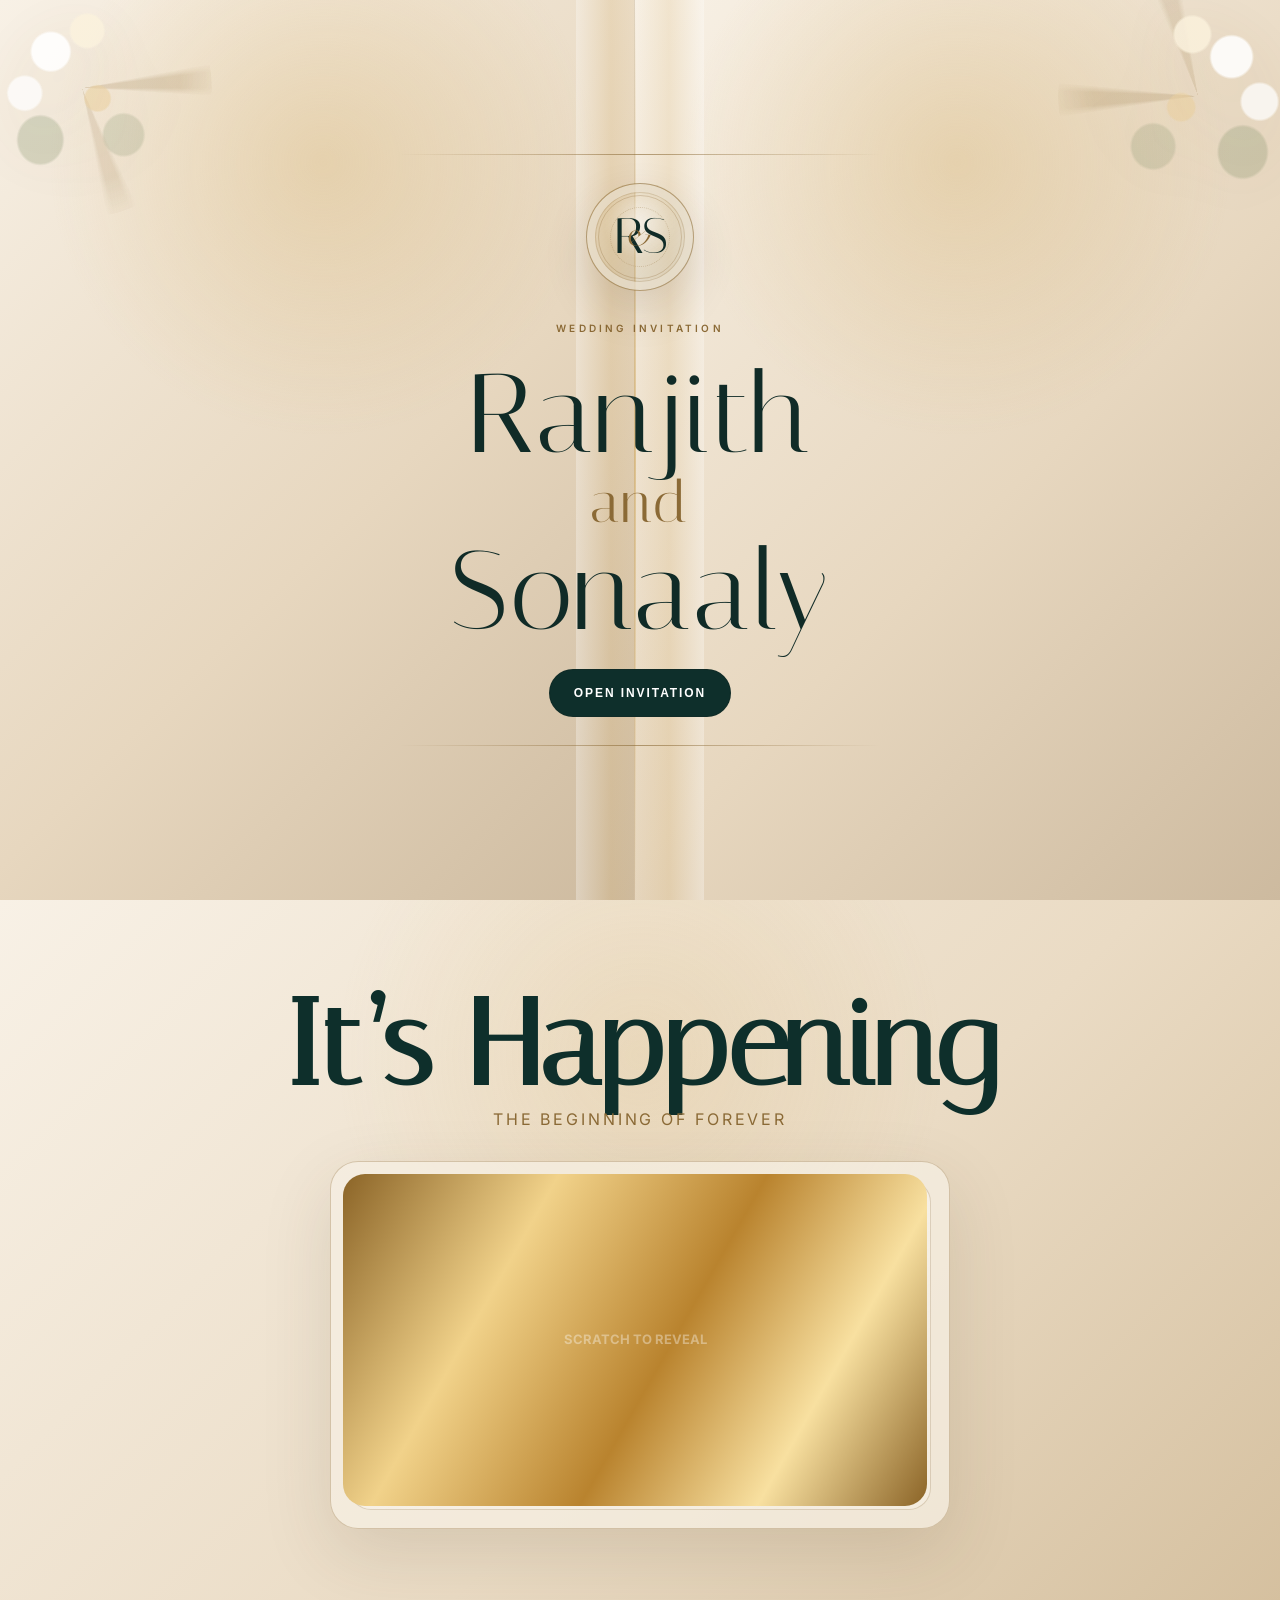
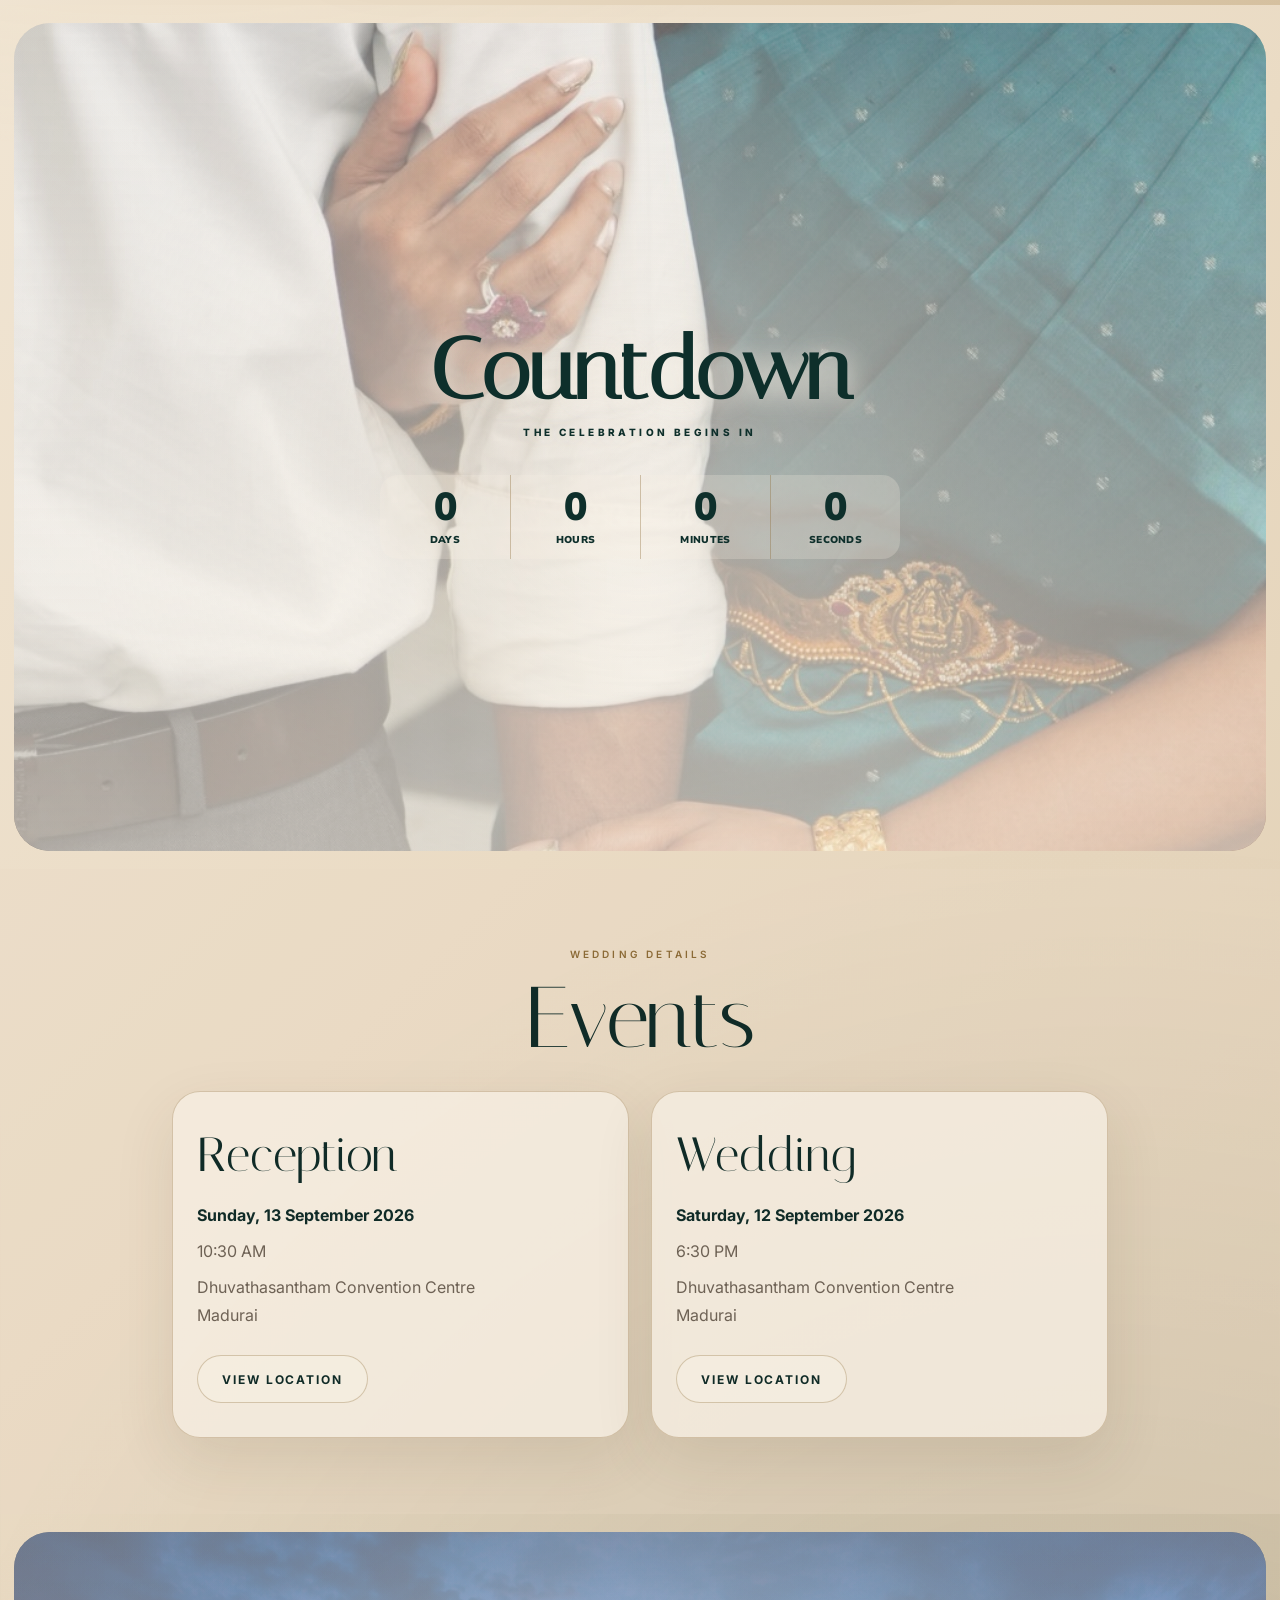
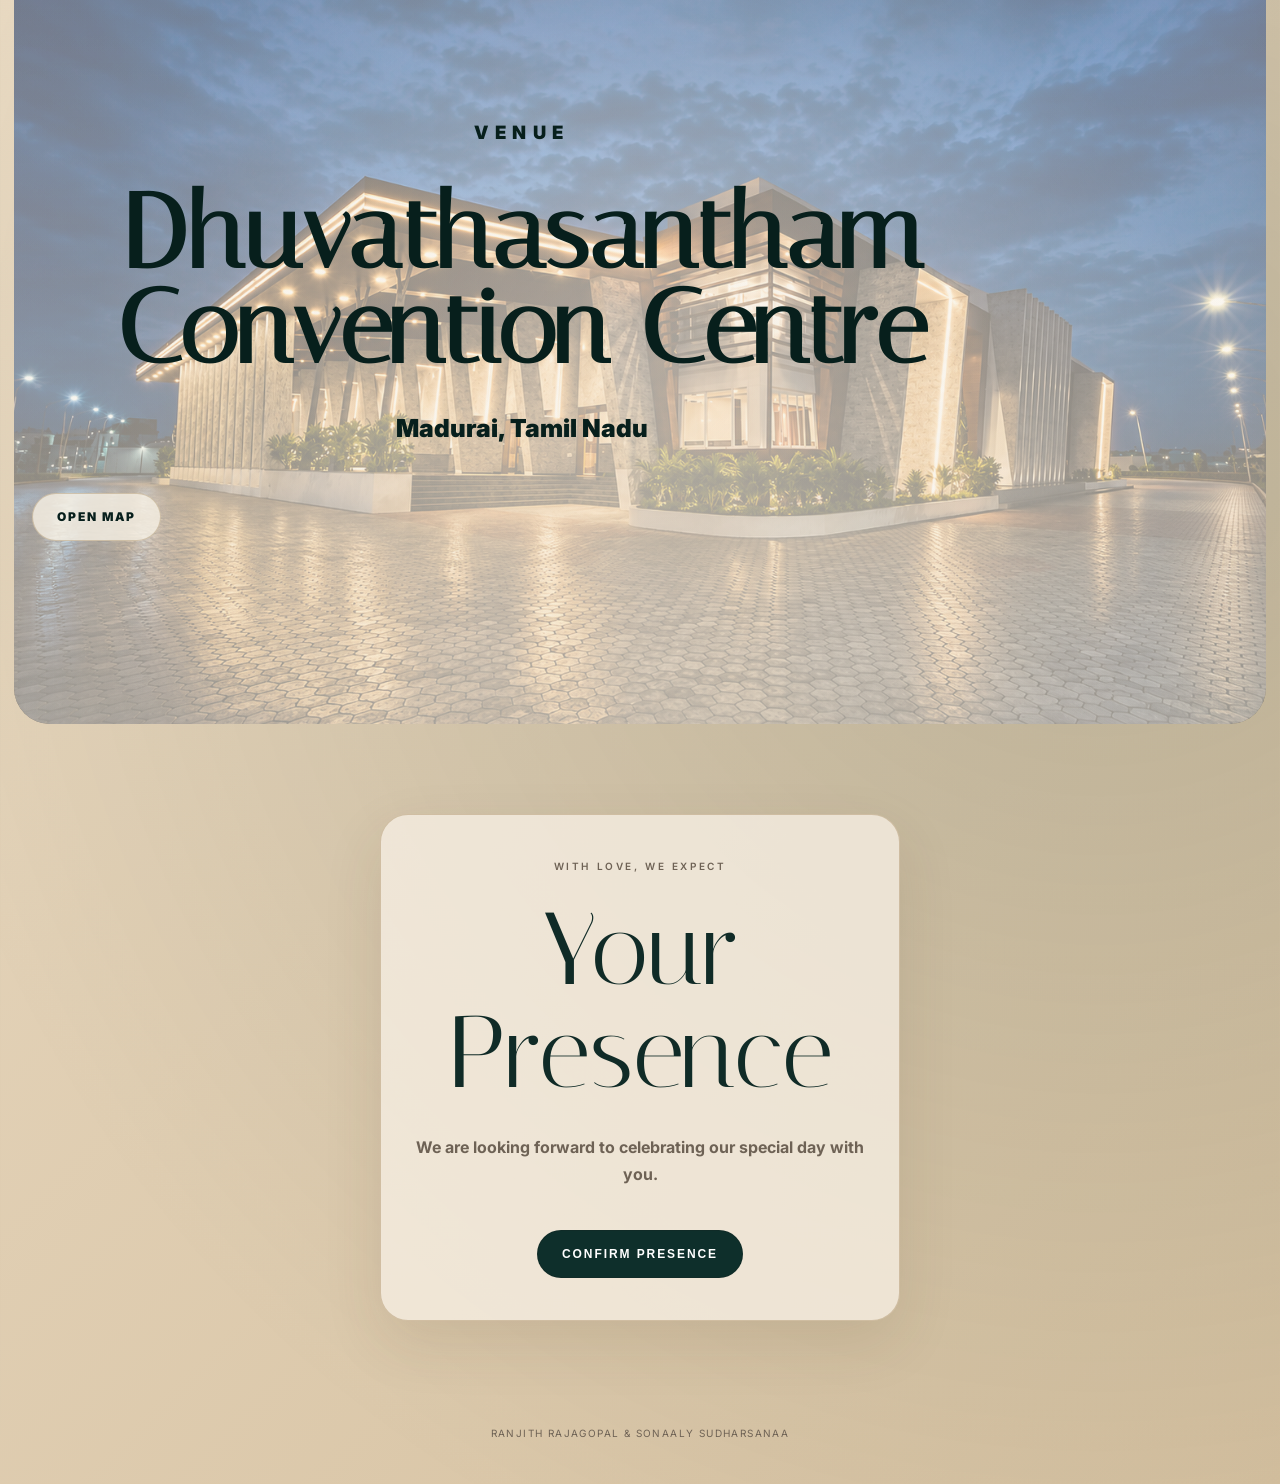
==== index.html @ 12d2ecf4 "Add files via upload" ====
<!DOCTYPE html>
<html lang="en">
<head>
  <meta charset="UTF-8" />
  <meta name="viewport" content="width=device-width, initial-scale=1, viewport-fit=cover" />
  <meta name="theme-color" content="#F6EFE3" />
  <title>Ranjith & Sonaaly Wedding Invitation</title>
  <link rel="preconnect" href="https://fonts.googleapis.com" />
  <link rel="preconnect" href="https://fonts.gstatic.com" crossorigin />
  <link href="https://fonts.googleapis.com/css2?family=Italiana&family=Inter:wght@300;400;500;600;700&family=Nunito+Sans:wght@400;500;600;700&display=swap" rel="stylesheet" />
  <link rel="stylesheet" href="style.css?v=30090" />
</head>
<body>
  <div class="cover" id="cover" aria-label="Invitation cover">
    <div class="coverGate coverGateLeft" aria-hidden="true"></div>
    <div class="coverGate coverGateRight" aria-hidden="true"></div>
    <div class="coverCard">
      <div class="logo" aria-label="Ranjith and Sonaaly monogram"><span>R</span><i>&</i><span>S</span></div>
      <p class="eyebrow">Wedding Invitation</p>
      <h1>Ranjith <span>and</span> Sonaaly</h1>
      <button class="primaryBtn" type="button" id="openInviteBtn">Open Invitation</button>
    </div>
  </div>

  <main id="mainContent">
    <section class="hero section" id="home">
      <div class="heroContent reveal">
        <div class="logo smallLogo" aria-label="Ranjith and Sonaaly monogram"><span>R</span><i>&</i><span>S</span></div>
        <p class="eyebrow">Together with their families</p>
        <h2>Ranjith <span>and</span> Sonaaly</h2>
        <p class="intro">Invite you to celebrate their wedding</p>
      </div>
      <div class="heroPhoto" role="img" aria-label="Wedding photo"></div>
    </section>

    <section class="dateReveal section" id="reveal">
      <div class="sectionInner reveal">
        <h2 class="sectionTitle dateHeadline"><strong>It’s Happening</strong><span>The beginning of forever</span></h2>
        <div class="scratchBox" id="designerDate">
          <div class="dateCard">
            <div class="month">September</div>
            <div class="day">13</div>
            <div class="year">2026</div>
            <div class="time">Sunday</div>
          </div>
          <canvas id="scratchCanvas" aria-label="Scratch to reveal the wedding date"></canvas>
        </div>
      </div>
    </section>

    <section class="countSection section countdownPhotoBg" id="countdown">
      <div class="sectionInner reveal">
        <h2 class="sectionTitle countdownMainTitle">Countdown</h2>
        <p class="eyebrow countdownSubTitle">The celebration begins in</p>
        <div class="countdown" aria-label="Wedding countdown">
          <div class="countItem"><strong id="days">0</strong><span>Days</span></div>
          <div class="countItem"><strong id="hours">0</strong><span>Hours</span></div>
          <div class="countItem"><strong id="minutes">0</strong><span>Minutes</span></div>
          <div class="countItem"><strong id="seconds">0</strong><span>Seconds</span></div>
        </div>
      </div>
    </section>

    <section class="events section" id="events">
      <div class="sectionInner reveal">
        <p class="eyebrow">Wedding Details</p>
        <h2 class="sectionTitle">Events</h2>
        <div class="eventGrid">
          <article class="eventCard">
            <h3>Reception</h3>
            <p><strong>Sunday, 13 September 2026</strong></p>
            <p>10:30 AM</p>
            <p>Dhuvathasantham Convention Centre<br />Madurai</p>
            <a class="linkBtn" href="https://maps.app.goo.gl/kYjnUuHdCrsawFqk9" target="_blank" rel="noopener">View Location</a>
          </article>
          <article class="eventCard">
            <h3>Wedding</h3>
            <p><strong>Saturday, 12 September 2026</strong></p>
            <p>6:30 PM</p>
            <p>Dhuvathasantham Convention Centre<br />Madurai</p>
            <a class="linkBtn" href="https://maps.app.goo.gl/kYjnUuHdCrsawFqk9" target="_blank" rel="noopener">View Location</a>
          </article>
        </div>
      </div>
    </section>

    <section class="venue section" id="venue">
      <div class="venueContent reveal">
        <p class="eyebrow">Venue</p>
        <h2 class="sectionTitle">Dhuvathasantham<br />Convention Centre</h2>
        <p>Madurai, Tamil Nadu</p>
        <a class="linkBtn" href="https://maps.app.goo.gl/kYjnUuHdCrsawFqk9" target="_blank" rel="noopener">Open Map</a>
      </div>
    </section>

    
    <section class="rsvp section" id="rsvp">
      <div class="rsvpCard reveal">
        <p class="eyebrow presenceLine">With Love, We Expect</p>
        <h2 class="sectionTitle">Your Presence</h2>
        <p>We are looking forward to celebrating our special day with you.</p>
        <button class="primaryBtn" type="button" id="openRsvpModal">Confirm Presence</button>
      </div>
    </section>

    <div class="rsvpModal" id="rsvpModal" aria-hidden="true">
      <div class="rsvpModalBackdrop" data-close-rsvp></div>
      <div class="rsvpModalCard" role="dialog" aria-modal="true" aria-labelledby="rsvpModalTitle">
        <button class="rsvpClose" type="button" aria-label="Close RSVP" data-close-rsvp>&times;</button>

        <div class="rsvpFormView" id="rsvpFormView">
          <p class="eyebrow presenceLine">With Love, We Expect</p>
          <h2 id="rsvpModalTitle">Your Presence</h2>
          <form id="rsvpForm">
            <label class="rsvpField">
              <span>Your Name</span>
              <input type="text" id="guestName" name="guestName" placeholder="Enter your name" required />
            </label>

            <div class="rsvpOptions" role="radiogroup" aria-label="Attendance confirmation">
              <p>Will you bless us with your presence?</p>
              <label><input type="radio" name="attendance" value="Yes, I'll attend" required /><span>Yes, I'll attend</span></label>
              <label><input type="radio" name="attendance" value="No, I won't be able to attend" /><span>No, I won't be able to attend</span></label>
              <label><input type="radio" name="attendance" value="Not sure yet" /><span>Not sure yet</span></label>
            </div>

            <button class="primaryBtn rsvpSubmit" type="submit">Send Response</button>
          </form>

          <div class="rsvpSummary" id="rsvpSummary" aria-label="RSVP response summary">
            <div><strong id="rsvpYesCount">0</strong><span>Yes</span></div>
            <div><strong id="rsvpNoCount">0</strong><span>No</span></div>
            <div><strong id="rsvpMaybeCount">0</strong><span>Not Sure</span></div>
          </div>
          <p class="rsvpDuplicateNote" id="rsvpDuplicateNote" hidden>You already submitted from this device. You can update your response below.</p>
        </div>

        <div class="rsvpThanksView" id="rsvpThanksView" hidden>
          <p class="eyebrow">Thank You</p>
          <h2>Thank You ❤️</h2>
          <p>Your response has been received.</p>
          <p>Your presence means a lot to us.</p>
          <p class="rsvpSubmittedTime" id="rsvpSubmittedTime"></p>
          <button class="primaryBtn" type="button" data-close-rsvp>Close</button>
        </div>
      </div>
    </div>

  </main>

  <footer>Ranjith Rajagopal &amp; Sonaaly Sudharsanaa</footer>
  <script src="script.js?v=30090"></script>
</body>
</html>
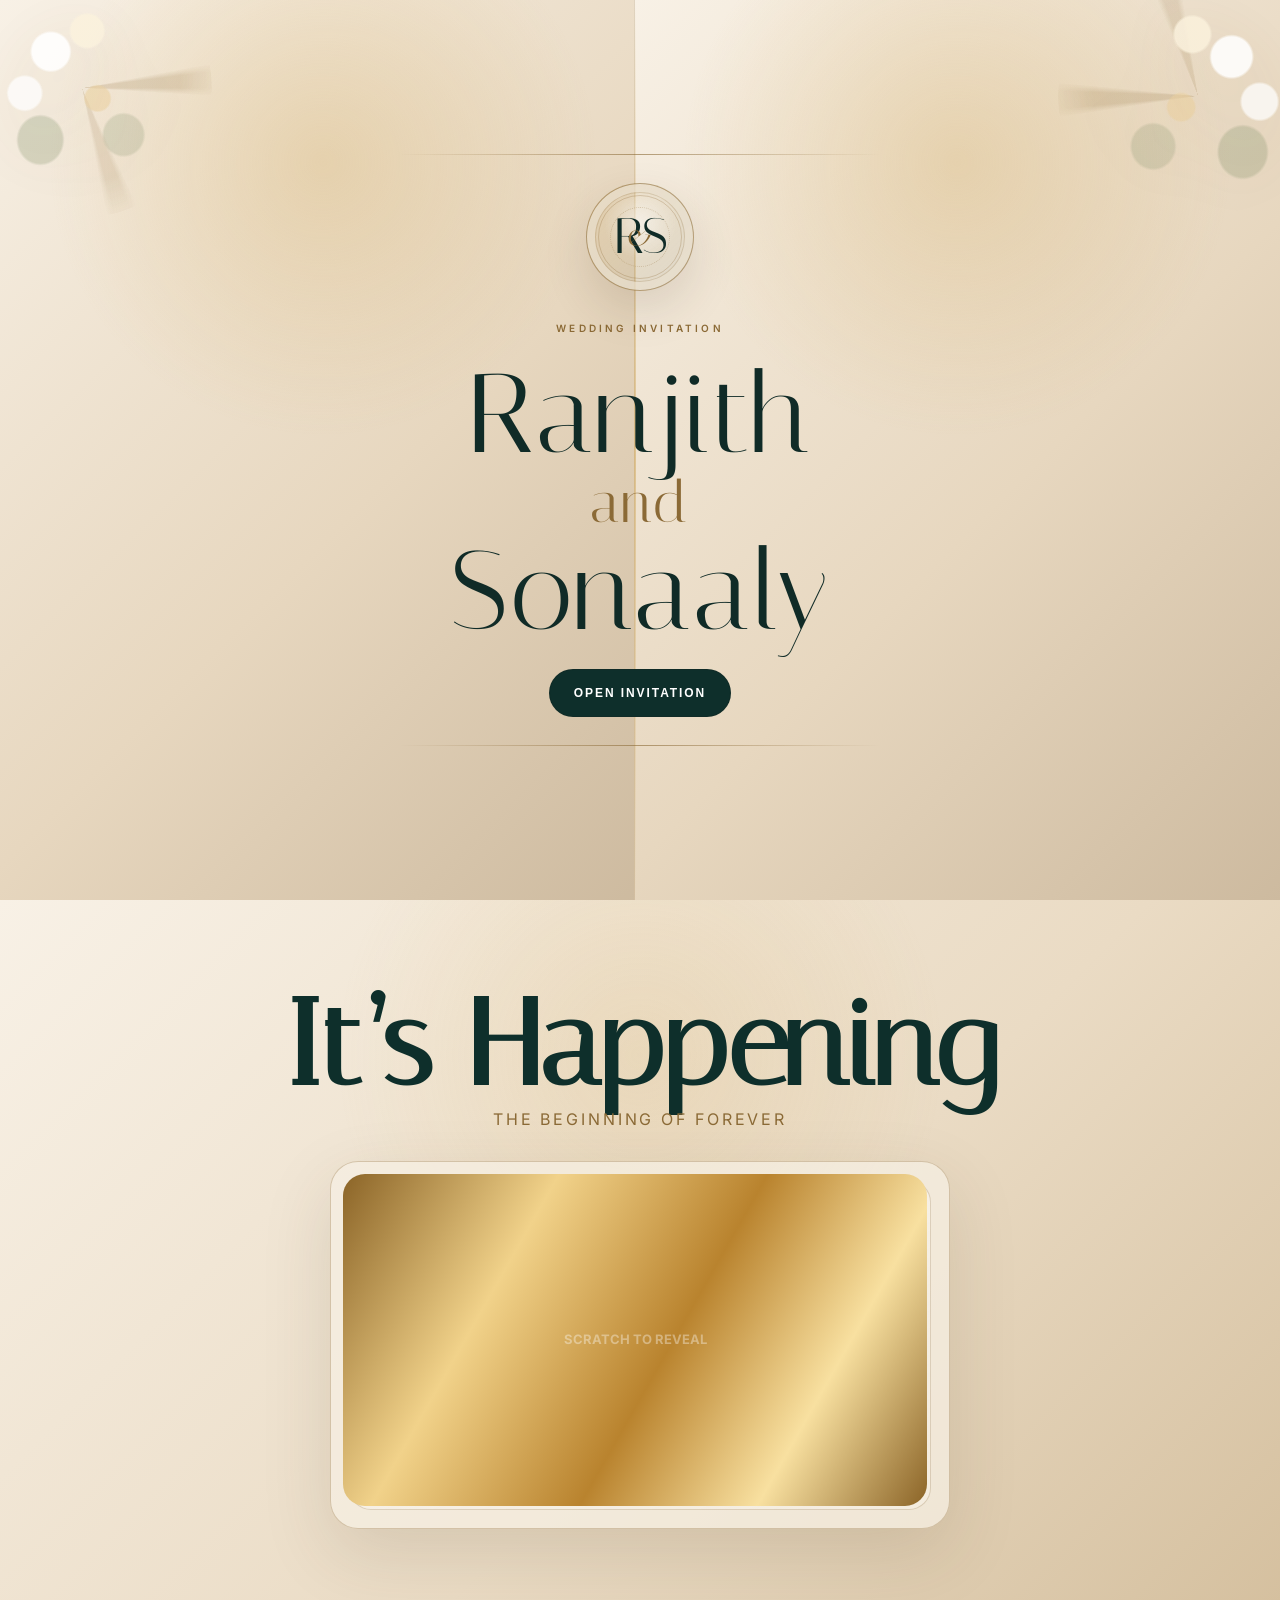
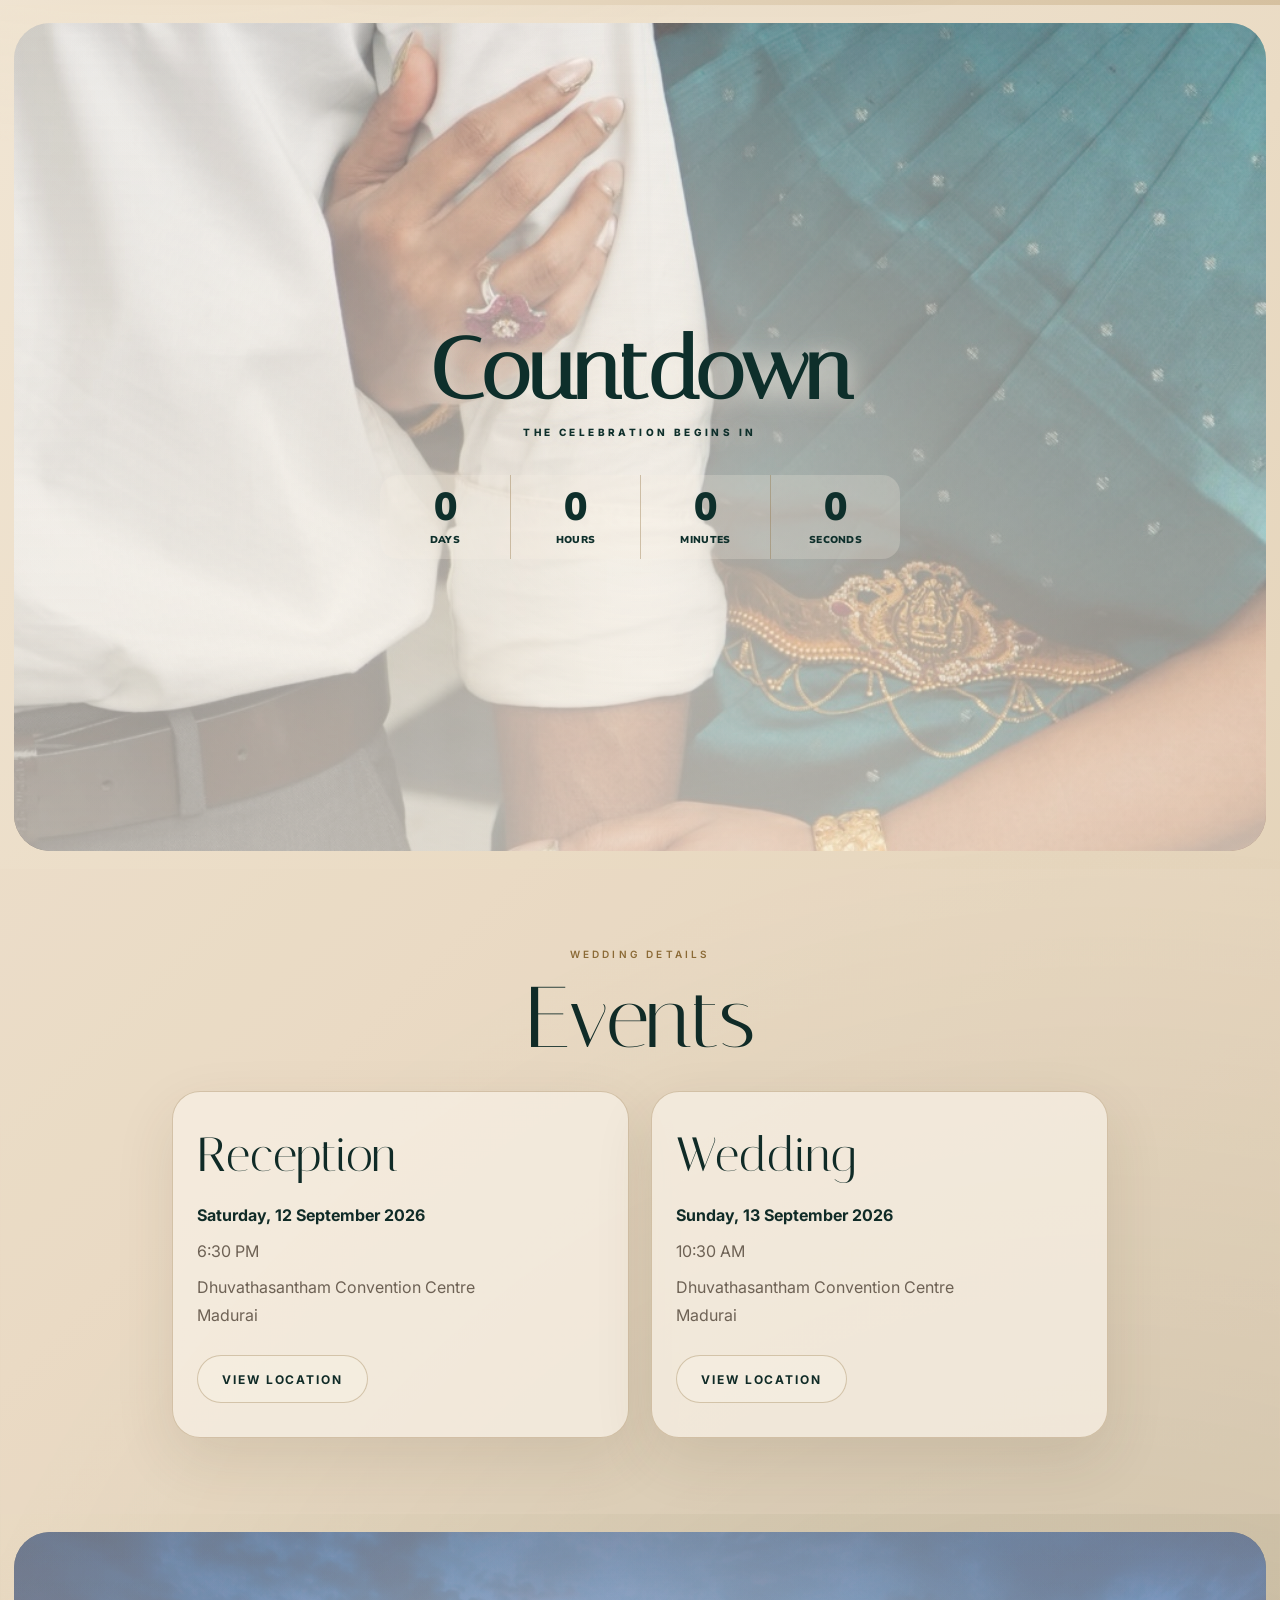
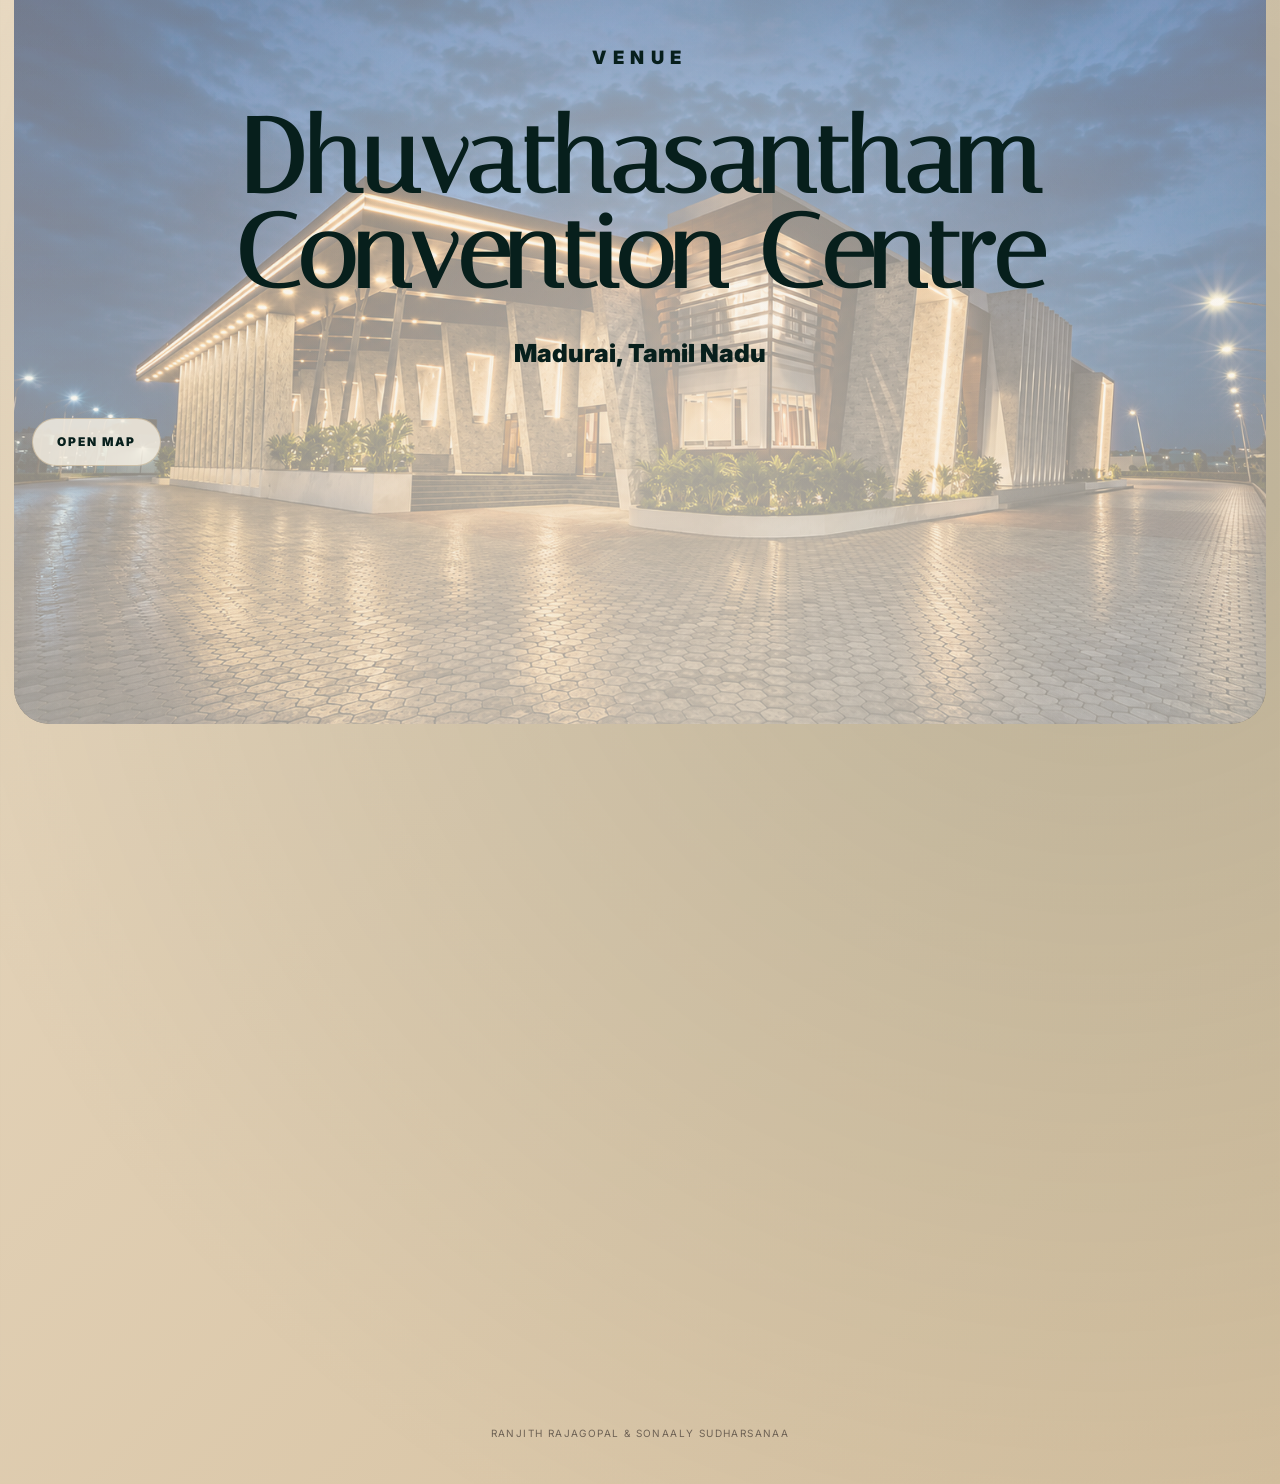
==== commit 4456347e: "Add files via upload" ====
--- a/index.html
+++ b/index.html
@@ -8,7 +8,7 @@
   <link rel="preconnect" href="https://fonts.googleapis.com" />
   <link rel="preconnect" href="https://fonts.gstatic.com" crossorigin />
   <link href="https://fonts.googleapis.com/css2?family=Italiana&family=Inter:wght@300;400;500;600;700&family=Nunito+Sans:wght@400;500;600;700&display=swap" rel="stylesheet" />
-  <link rel="stylesheet" href="style.css?v=30090" />
+  <link rel="stylesheet" href="style.css?v=30120" />
 </head>
 <body>
   <div class="cover" id="cover" aria-label="Invitation cover">
@@ -68,15 +68,15 @@
         <div class="eventGrid">
           <article class="eventCard">
             <h3>Reception</h3>
-            <p><strong>Sunday, 13 September 2026</strong></p>
-            <p>10:30 AM</p>
+            <p><strong>Saturday, 12 September 2026</strong></p>
+            <p>6:30 PM</p>
             <p>Dhuvathasantham Convention Centre<br />Madurai</p>
             <a class="linkBtn" href="https://maps.app.goo.gl/kYjnUuHdCrsawFqk9" target="_blank" rel="noopener">View Location</a>
           </article>
           <article class="eventCard">
             <h3>Wedding</h3>
-            <p><strong>Saturday, 12 September 2026</strong></p>
-            <p>6:30 PM</p>
+            <p><strong>Sunday, 13 September 2026</strong></p>
+            <p>10:30 AM</p>
             <p>Dhuvathasantham Convention Centre<br />Madurai</p>
             <a class="linkBtn" href="https://maps.app.goo.gl/kYjnUuHdCrsawFqk9" target="_blank" rel="noopener">View Location</a>
           </article>
@@ -149,6 +149,6 @@
   </main>
 
   <footer>Ranjith Rajagopal &amp; Sonaaly Sudharsanaa</footer>
-  <script src="script.js?v=30090"></script>
+  <script src="script.js?v=30120"></script>
 </body>
 </html>
--- a/style.css
+++ b/style.css
@@ -1447,68 +1447,29 @@
 }
 
 
-/* === v30090: longer cinematic opening + editable RSVP wording === */
+/* === v30120: keep reference single centre cover line + requested venue positioning === */
 .presenceLine {
   white-space: normal !important;
   letter-spacing: .26em !important;
 }
 
-/* Slower, more dramatic curtain opening */
-.coverGate {
-  transition: transform 2.65s cubic-bezier(.78,0,.16,1) !important;
-}
-
-.coverCard {
-  transition: opacity 1.15s ease, transform 1.55s cubic-bezier(.78,0,.16,1), filter 1.55s ease !important;
-}
-
-.cover.hide .coverCard {
-  opacity: 0 !important;
-  transform: scale(.88) !important;
-  filter: blur(3px) !important;
-}
-
 .cover .coverGateLeft::before,
 .cover .coverGateRight::before {
-  content: "" !important;
-  position: absolute !important;
-  top: 0 !important;
-  bottom: 0 !important;
-  width: 70px !important;
-  opacity: .85 !important;
-  background: linear-gradient(90deg, rgba(255,255,255,.36), rgba(212,175,106,.22), transparent) !important;
-  transform: translateX(0) !important;
-  transition: transform 2.65s cubic-bezier(.78,0,.16,1), opacity 1.5s ease !important;
-}
-
-.cover .coverGateLeft::before {
-  right: 0 !important;
-}
-
-.cover .coverGateRight::before {
-  left: 0 !important;
-  transform: scaleX(-1) !important;
-}
-
-.cover.hide .coverGateLeft::before {
-  transform: translateX(-120px) !important;
-  opacity: 0 !important;
-}
-
-.cover.hide .coverGateRight::before {
-  transform: translateX(120px) scaleX(-1) !important;
-  opacity: 0 !important;
-}
-
-.cover::before,
-.cover::after {
-  transition: transform 2.65s cubic-bezier(.78,0,.16,1), opacity 1.35s ease !important;
-}
-
-.transitionSpark {
-  animation-duration: 2.1s !important;
-}
-
-.rsvpDuplicateNote {
-  color: var(--accent) !important;
-}
+  content: none !important;
+  display: none !important;
+}
+
+.venue {
+  position: relative !important;
+  display: flex !important;
+  align-items: flex-end !important;
+}
+.venueContent {
+  width: 100% !important;
+  padding-bottom: 40px !important;
+}
+@media (max-width: 760px) {
+  .venueContent {
+    padding-bottom: 30px !important;
+  }
+}
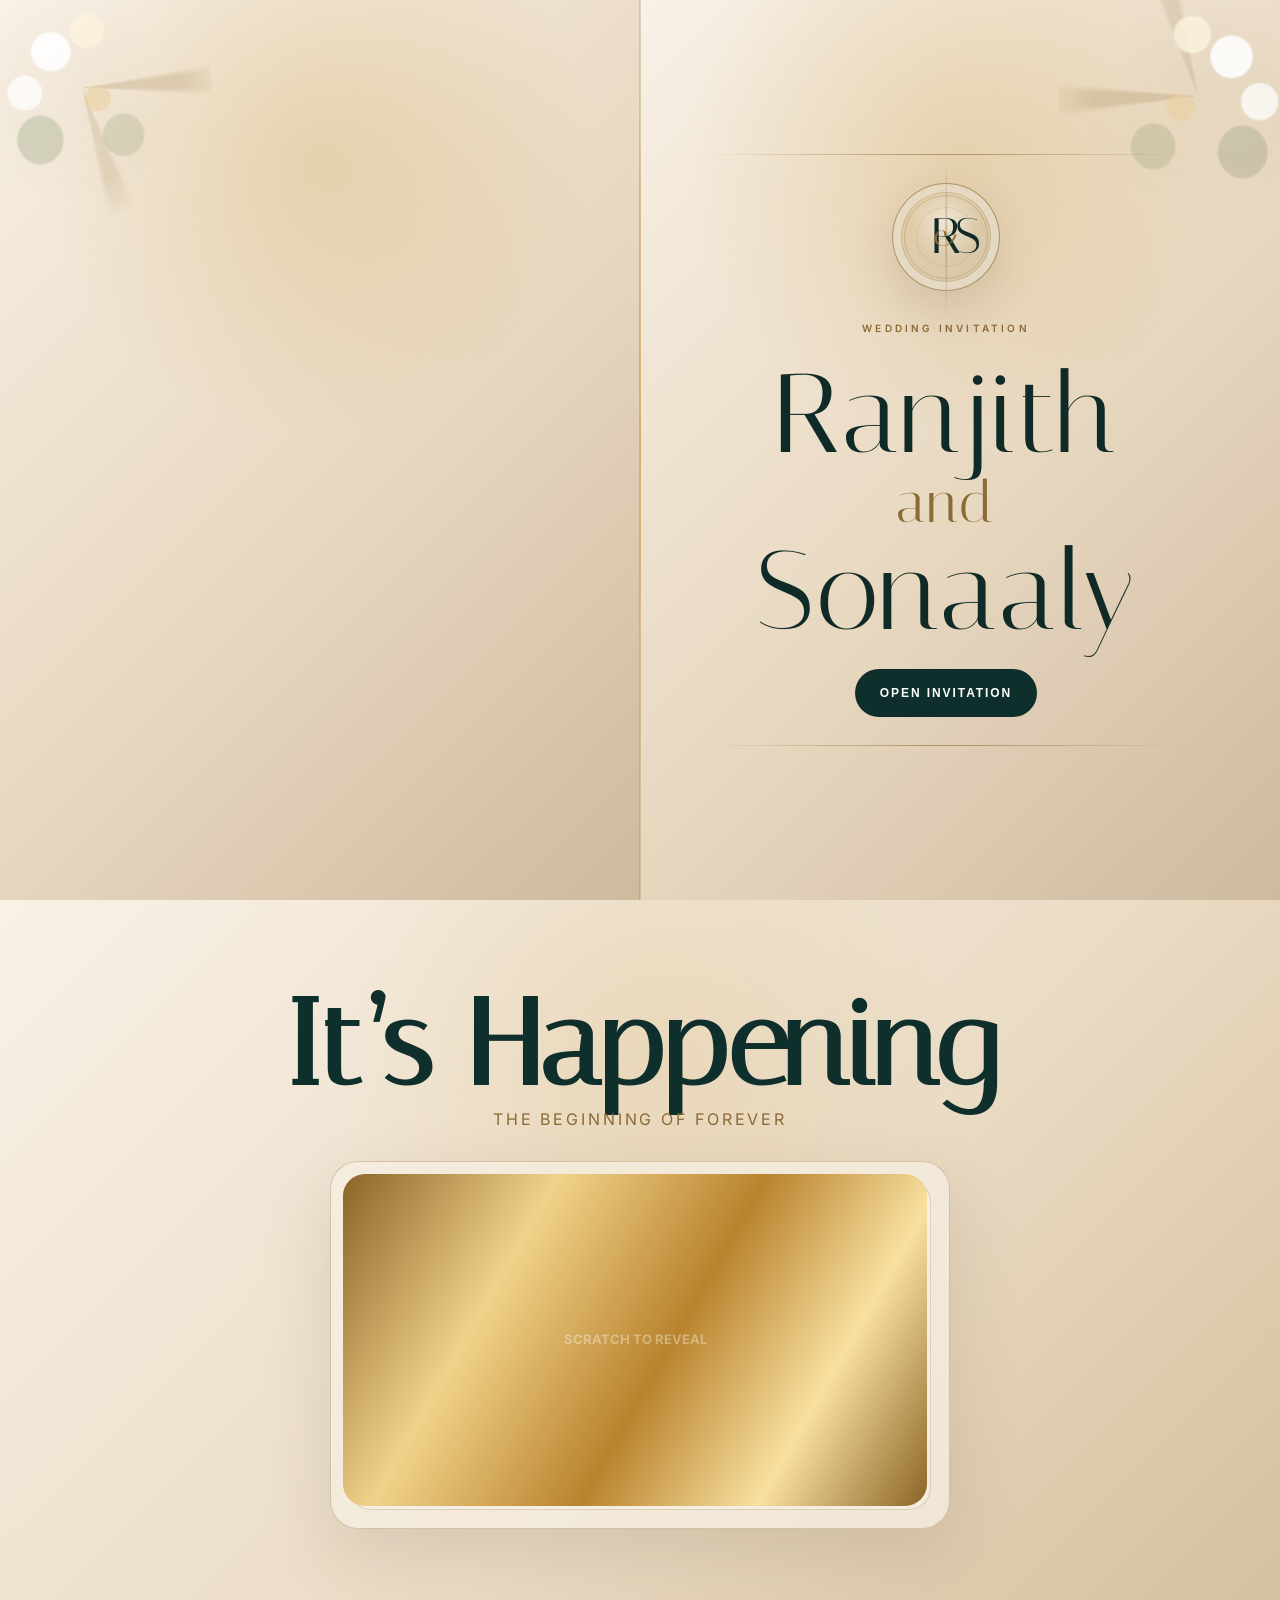
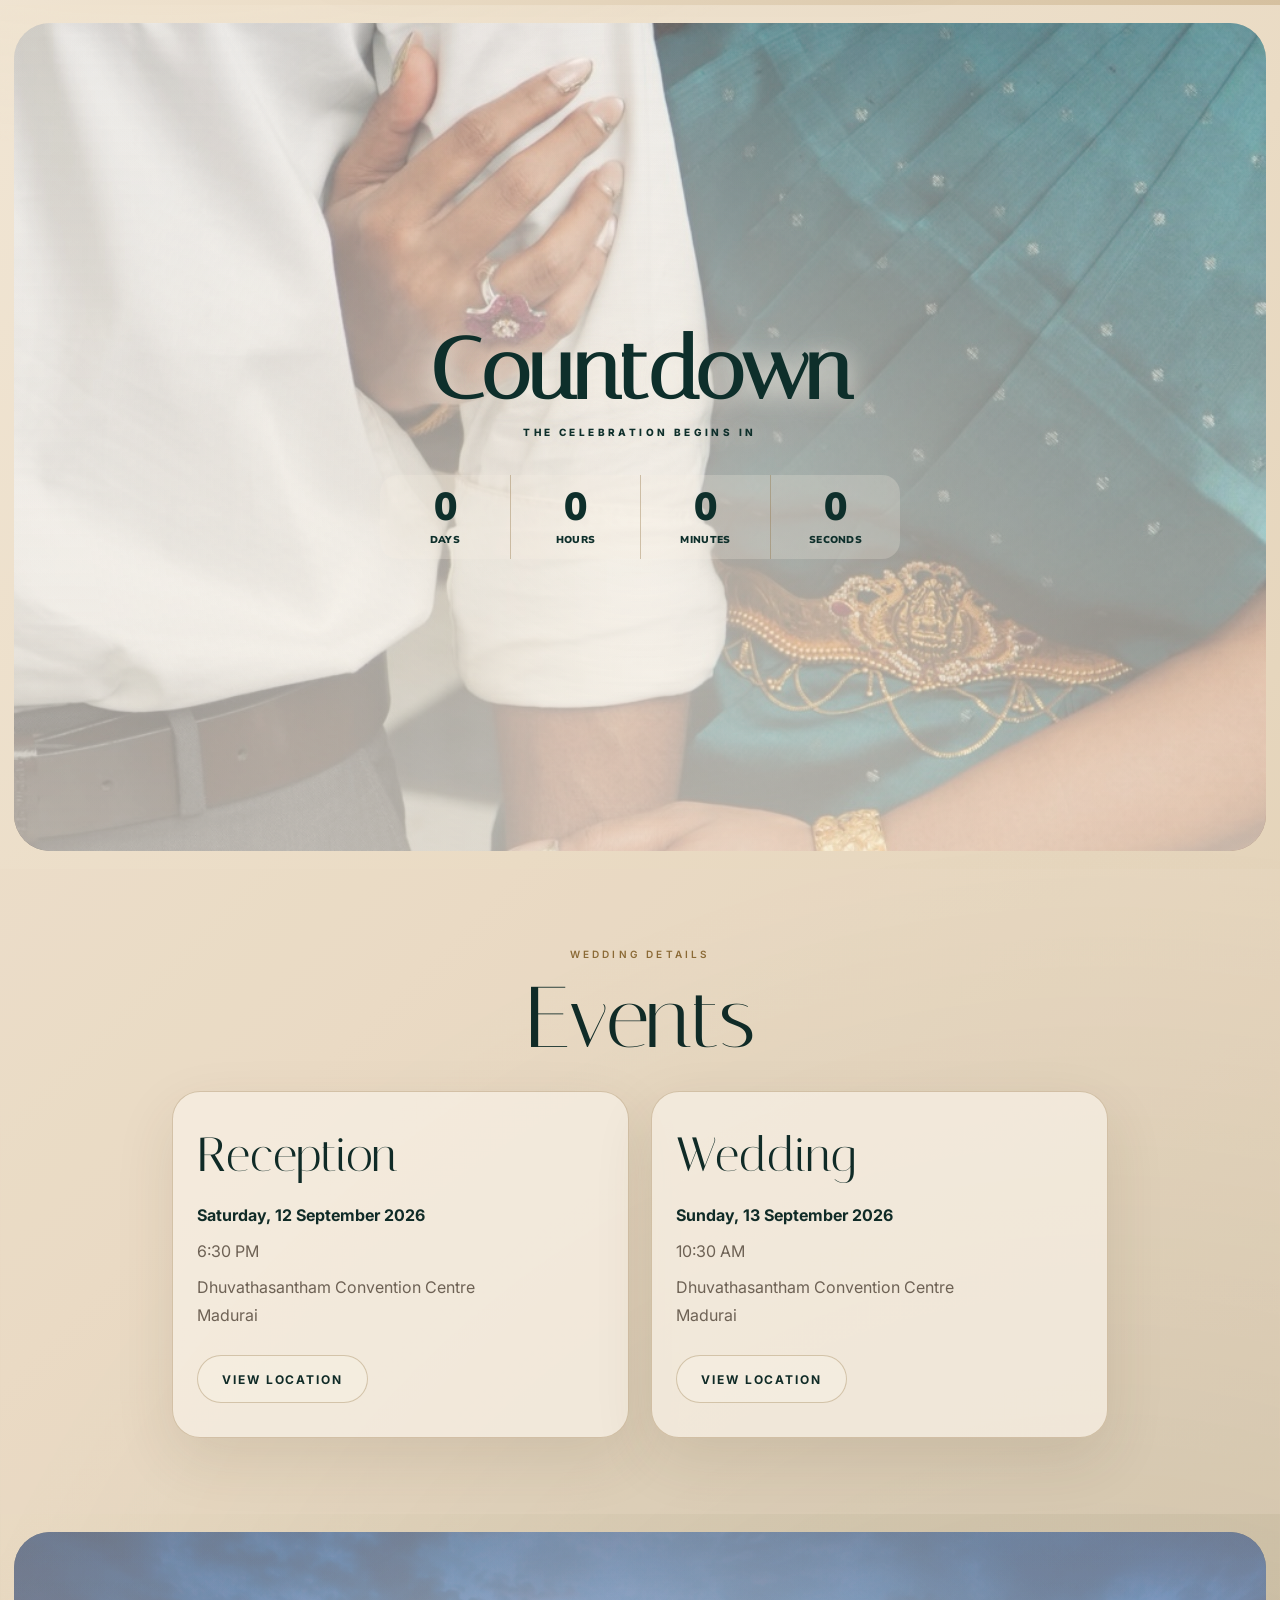
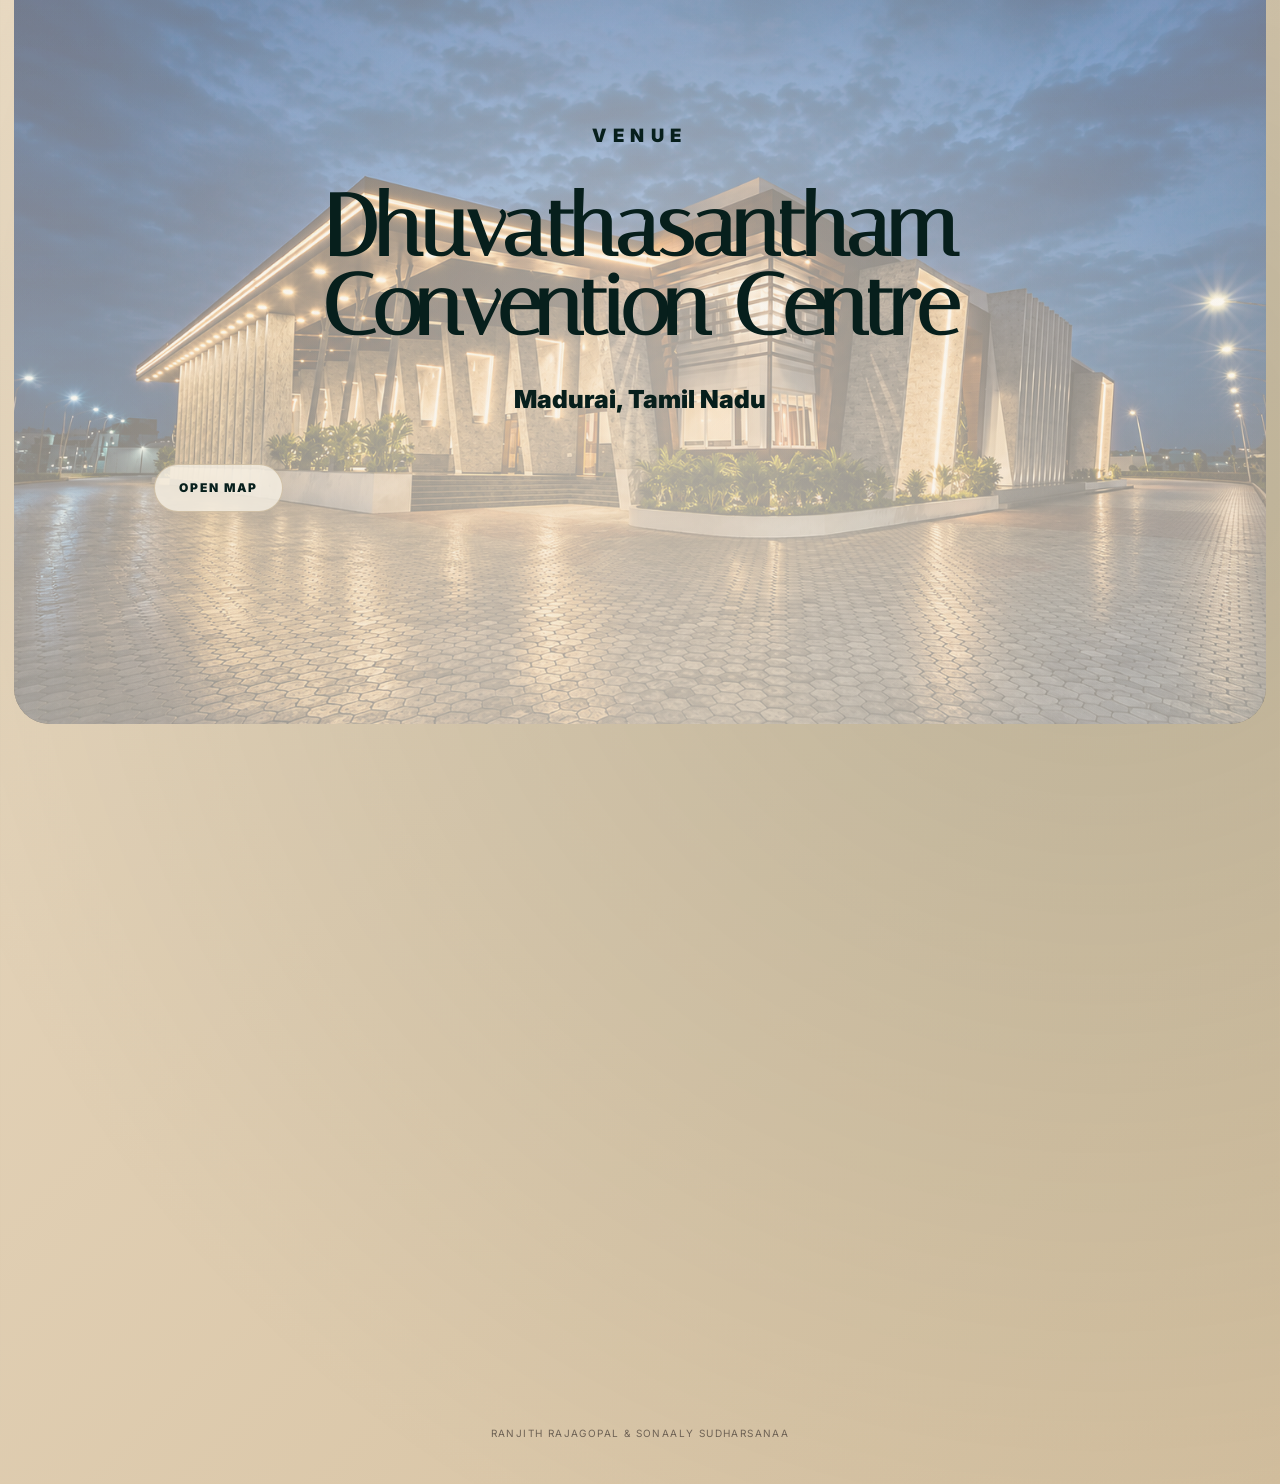
==== commit 7774a1ef: "Add files via upload" ====
--- a/index.html
+++ b/index.html
@@ -8,14 +8,15 @@
   <link rel="preconnect" href="https://fonts.googleapis.com" />
   <link rel="preconnect" href="https://fonts.gstatic.com" crossorigin />
   <link href="https://fonts.googleapis.com/css2?family=Italiana&family=Inter:wght@300;400;500;600;700&family=Nunito+Sans:wght@400;500;600;700&display=swap" rel="stylesheet" />
-  <link rel="stylesheet" href="style.css?v=30120" />
+  <link rel="stylesheet" href="style.css?v=99991" />
 </head>
 <body>
   <div class="cover" id="cover" aria-label="Invitation cover">
     <div class="coverGate coverGateLeft" aria-hidden="true"></div>
     <div class="coverGate coverGateRight" aria-hidden="true"></div>
+    <div class="coverCenterLine" aria-hidden="true"></div>
     <div class="coverCard">
-      <div class="logo" aria-label="Ranjith and Sonaaly monogram"><span>R</span><i>&</i><span>S</span></div>
+      <div class="logo" aria-label="Ranjith and Sonaaly monogram"><b class="logoCenterLine" aria-hidden="true"></b><span>R</span><i>&</i><span>S</span></div>
       <p class="eyebrow">Wedding Invitation</p>
       <h1>Ranjith <span>and</span> Sonaaly</h1>
       <button class="primaryBtn" type="button" id="openInviteBtn">Open Invitation</button>
@@ -84,10 +85,10 @@
       </div>
     </section>
 
-    <section class="venue section" id="venue">
-      <div class="venueContent reveal">
+    <section class="venue section" id="venue" style="position:relative !important; display:flex !important; align-items:flex-end !important; justify-content:center !important; min-height:88vh !important; padding:0 14px 26px !important; overflow:hidden !important; box-sizing:border-box !important;">
+      <div class="venueContent reveal" style="position:relative !important; z-index:5 !important; width:100% !important; max-width:980px !important; margin:0 auto !important; padding:0 4px !important; text-align:center !important; box-sizing:border-box !important;">
         <p class="eyebrow">Venue</p>
-        <h2 class="sectionTitle">Dhuvathasantham<br />Convention Centre</h2>
+        <h2 class="sectionTitle venueTitleFixed"><span class="venueLine">Dhuvathasantham</span><br /><span class="venueLine">Convention Centre</span></h2>
         <p>Madurai, Tamil Nadu</p>
         <a class="linkBtn" href="https://maps.app.goo.gl/kYjnUuHdCrsawFqk9" target="_blank" rel="noopener">Open Map</a>
       </div>
@@ -149,6 +150,6 @@
   </main>
 
   <footer>Ranjith Rajagopal &amp; Sonaaly Sudharsanaa</footer>
-  <script src="script.js?v=30120"></script>
+  <script src="script.js?v=99991"></script>
 </body>
 </html>
--- a/style.css
+++ b/style.css
@@ -1473,3 +1473,170 @@
     padding-bottom: 30px !important;
   }
 }
+
+
+/* === final targeted fixes: no unwanted left-centre decoration, venue text at bottom, exact centre cover slit === */
+
+/* Remove the annoying static decorative cluster that was sitting on the left/centre of the image area. */
+.heroPhoto::before,
+.heroPhoto::after {
+  display: none !important;
+  content: none !important;
+  opacity: 0 !important;
+}
+
+/* Keep the venue photo as the full background, but anchor all venue text to the bottom of the image. */
+.venue {
+  display: flex !important;
+  align-items: flex-end !important;
+  justify-content: center !important;
+  min-height: 88vh !important;
+  padding: 80px 18px 38px !important;
+}
+
+.venueContent {
+  align-self: flex-end !important;
+  margin-top: auto !important;
+  margin-bottom: 0 !important;
+  transform: none !important;
+}
+
+@media (max-width: 760px) {
+  .venue {
+    min-height: 78vh !important;
+    padding: 64px 14px 30px !important;
+    align-items: flex-end !important;
+  }
+}
+
+/* Make the front-page centre line one exact slit at 50%, between R and S. */
+.coverGate {
+  width: 50% !important;
+}
+
+.cover .coverGateLeft::after {
+  display: none !important;
+  content: none !important;
+}
+
+.cover .coverGateRight::after {
+  left: 0 !important;
+  width: 1.5px !important;
+  opacity: .72 !important;
+  transform: translateX(-.75px) !important;
+}
+
+/* === HARD FIX 20260705: DO NOT OVERRIDE === */
+.cover .coverGateLeft::after,
+.cover .coverGateRight::after,
+.cover .coverGateLeft::before,
+.cover .coverGateRight::before {
+  display:none !important;
+  content:none !important;
+  opacity:0 !important;
+}
+.coverCenterLine {
+  position:fixed !important;
+  left:50% !important;
+  top:0 !important;
+  bottom:0 !important;
+  width:2px !important;
+  transform:translateX(-1px) !important;
+  background:linear-gradient(180deg, transparent, rgba(212,175,106,.92), transparent) !important;
+  z-index:1 !important;
+  pointer-events:none !important;
+}
+.coverCard {
+  position:relative !important;
+  left:50% !important;
+  transform:translateX(-50%) !important;
+  width:min(92vw, 620px) !important;
+  margin:0 !important;
+  z-index:3 !important;
+}
+.cover.hide .coverCard {
+  transform:translateX(-50%) scale(.92) !important;
+}
+.cover .logo {
+  position:relative !important;
+  margin-left:auto !important;
+  margin-right:auto !important;
+  left:auto !important;
+  right:auto !important;
+}
+.cover .logoCenterLine {
+  position:absolute !important;
+  left:50% !important;
+  top:-26px !important;
+  bottom:-26px !important;
+  width:1.5px !important;
+  transform:translateX(-.75px) !important;
+  background:linear-gradient(180deg, transparent, rgba(139,106,54,.38), transparent) !important;
+  z-index:0 !important;
+  pointer-events:none !important;
+}
+.cover .logo span,
+.cover .logo i {
+  z-index:2 !important;
+}
+.cover .logo span:first-child { left:18px !important; right:auto !important; }
+.cover .logo span:last-child { right:18px !important; left:auto !important; }
+.cover .logo i { left:50% !important; right:auto !important; transform:translateX(-50%) !important; }
+
+.venue {
+  position:relative !important;
+  display:flex !important;
+  align-items:flex-end !important;
+  justify-content:center !important;
+  min-height:88vh !important;
+  padding:0 14px 26px !important;
+  overflow:hidden !important;
+  box-sizing:border-box !important;
+  background-size:cover !important;
+  background-position:center center !important;
+}
+.venueContent {
+  position:relative !important;
+  z-index:5 !important;
+  width:100% !important;
+  max-width:980px !important;
+  margin:0 auto !important;
+  padding:0 4px !important;
+  text-align:center !important;
+  box-sizing:border-box !important;
+  align-self:flex-end !important;
+  transform:none !important;
+}
+.venueTitleFixed,
+.venueContent .venueTitleFixed {
+  font-size:clamp(2.15rem, 8.2vw, 5.4rem) !important;
+  line-height:.92 !important;
+  letter-spacing:-.015em !important;
+  white-space:normal !important;
+  word-break:keep-all !important;
+  overflow-wrap:normal !important;
+  hyphens:none !important;
+  max-width:100% !important;
+  margin-left:auto !important;
+  margin-right:auto !important;
+}
+.venueLine {
+  display:inline-block !important;
+  white-space:nowrap !important;
+  word-break:keep-all !important;
+  overflow-wrap:normal !important;
+  max-width:100% !important;
+}
+.venueContent .sectionTitle::after,
+.venueContent h2::after { display:none !important; content:none !important; }
+@media (max-width:420px) {
+  .venueTitleFixed,
+  .venueContent .venueTitleFixed {
+    font-size:clamp(1.95rem, 7.8vw, 3.25rem) !important;
+    letter-spacing:-.035em !important;
+  }
+  .venue {
+    min-height:82vh !important;
+    padding-bottom:24px !important;
+  }
+}
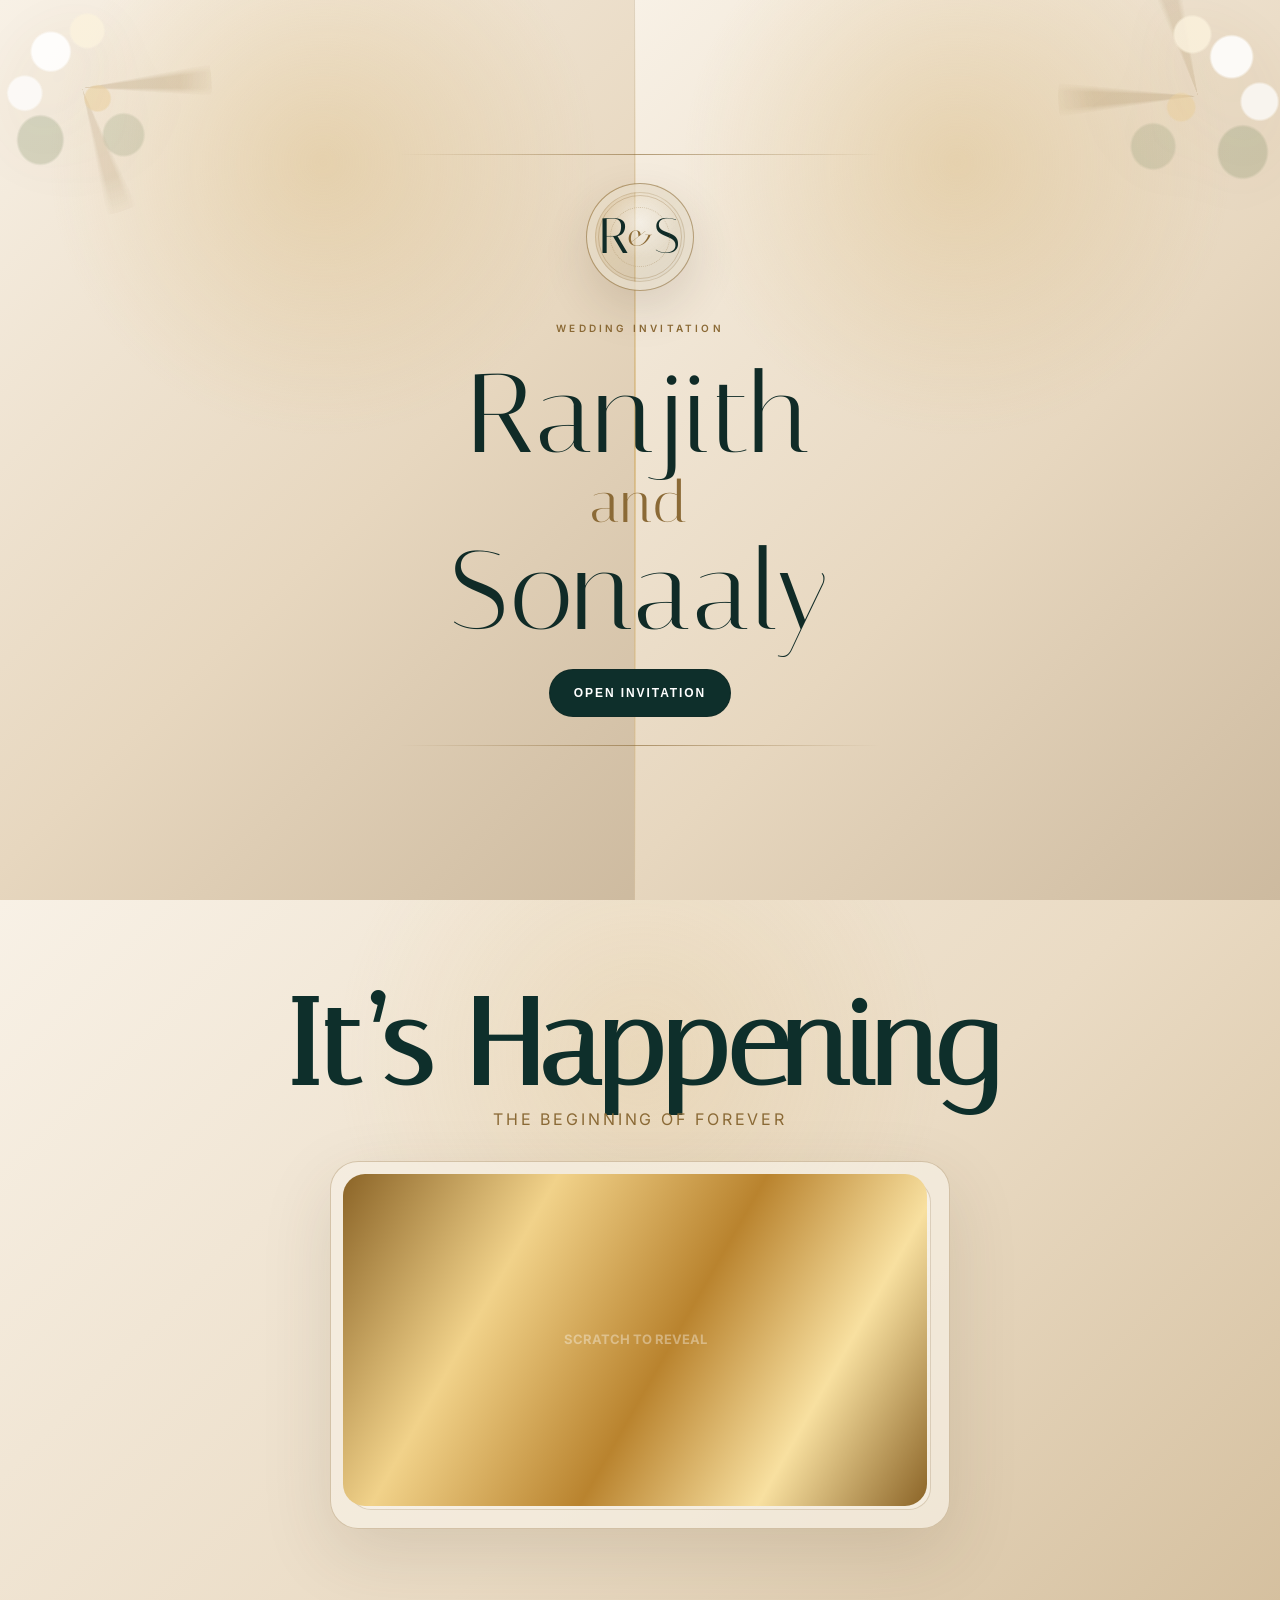
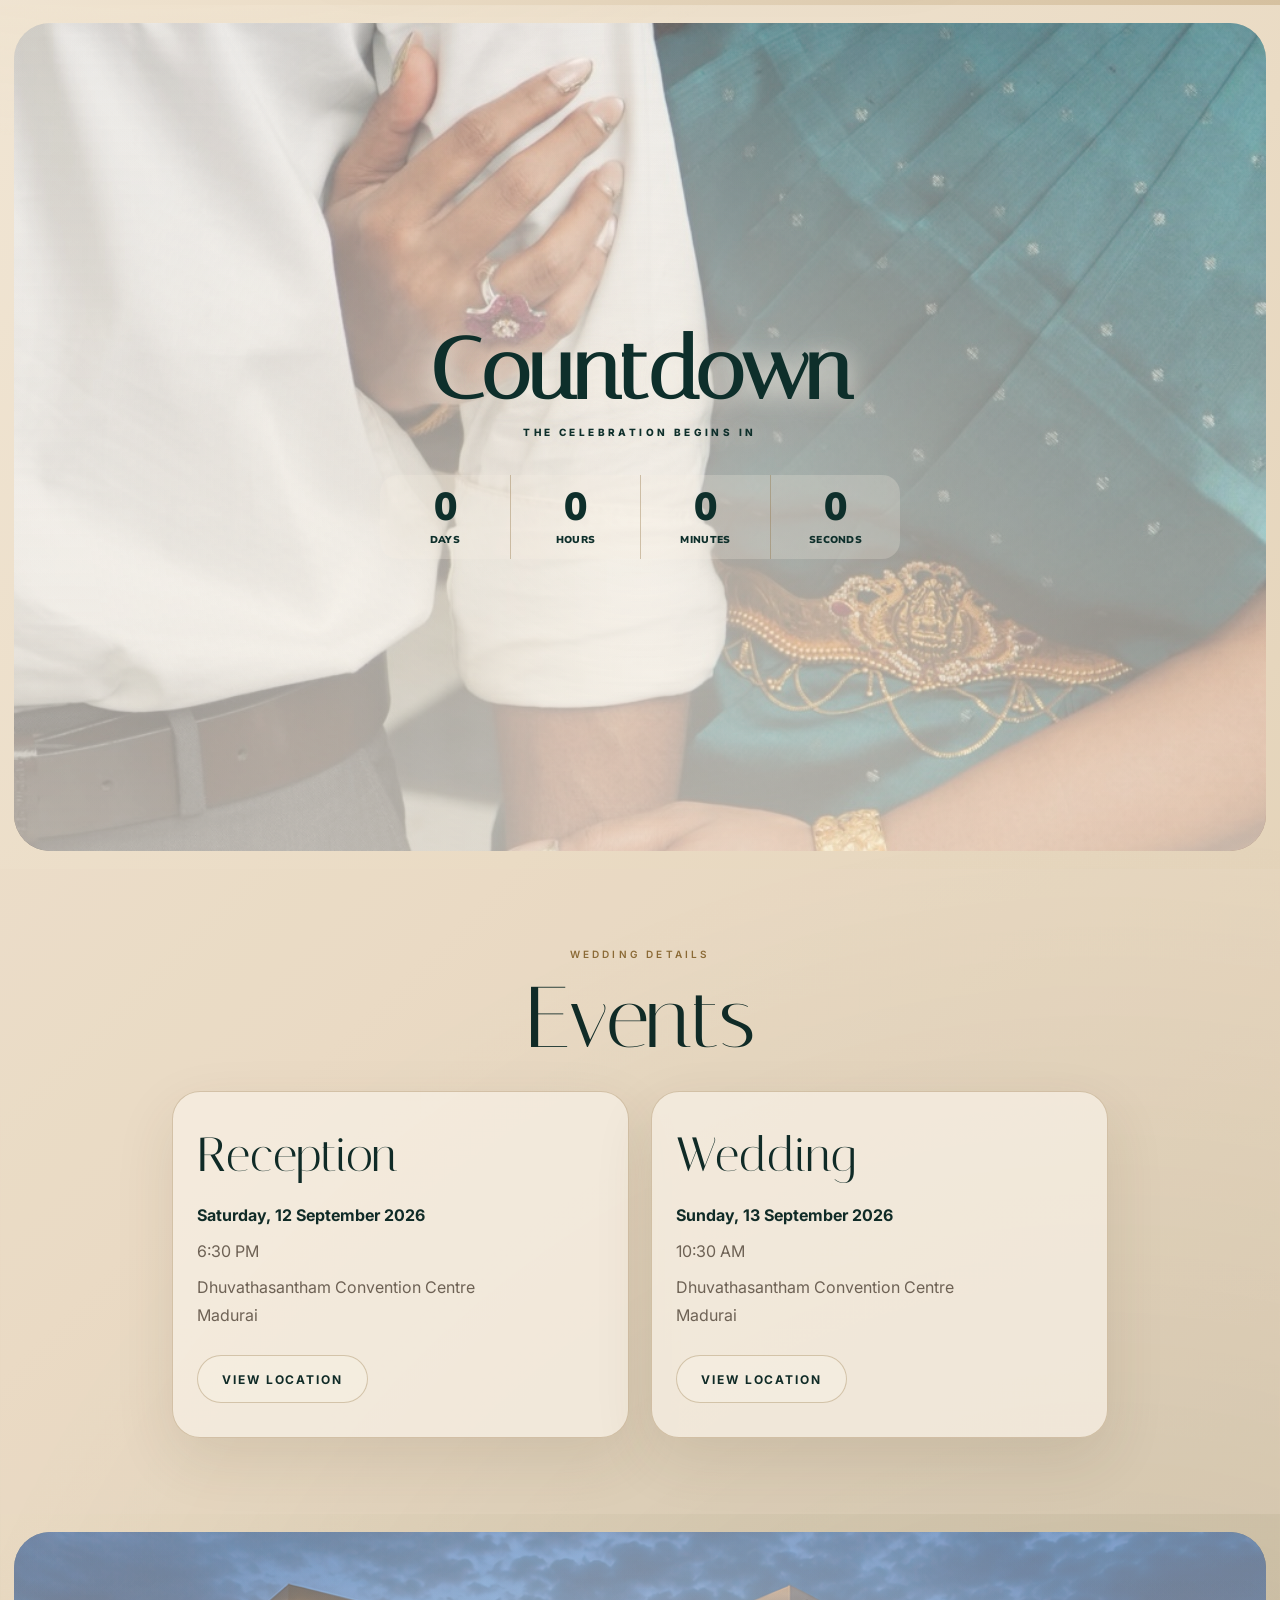
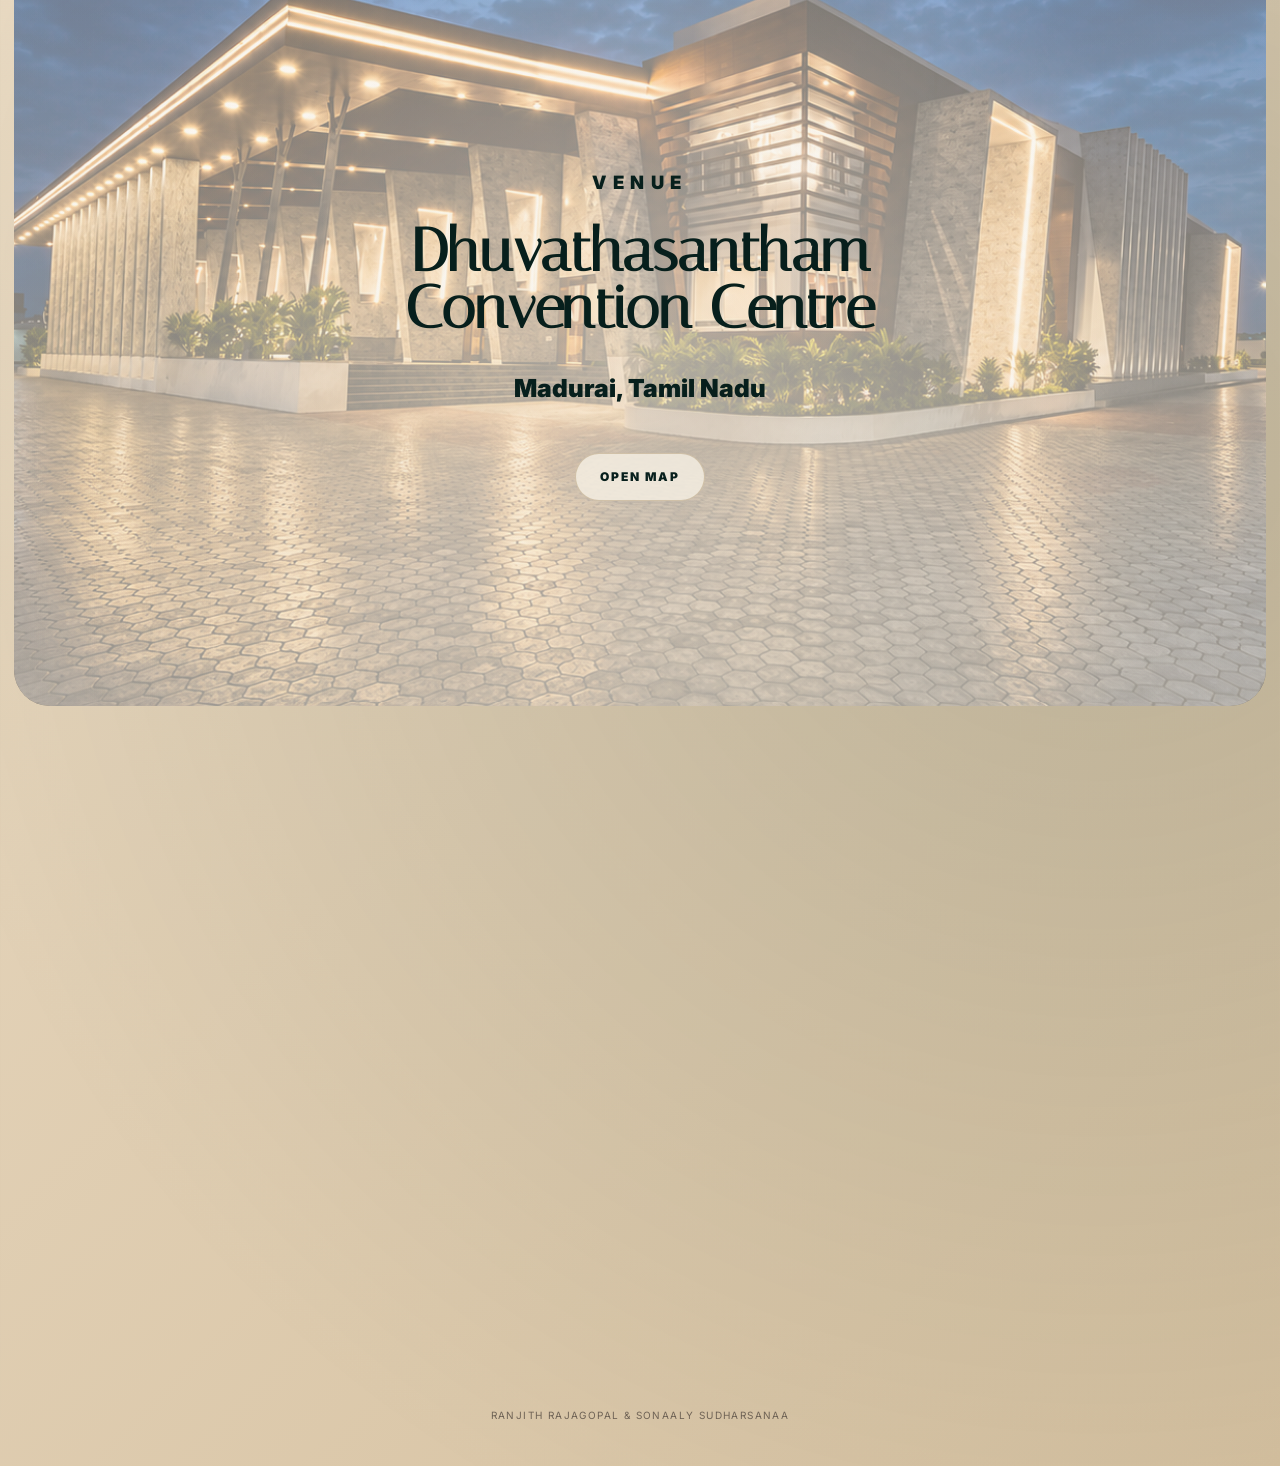
==== commit 9d64b07a: "Add files via upload" ====
--- a/index.html
+++ b/index.html
@@ -14,9 +14,8 @@
   <div class="cover" id="cover" aria-label="Invitation cover">
     <div class="coverGate coverGateLeft" aria-hidden="true"></div>
     <div class="coverGate coverGateRight" aria-hidden="true"></div>
-    <div class="coverCenterLine" aria-hidden="true"></div>
     <div class="coverCard">
-      <div class="logo" aria-label="Ranjith and Sonaaly monogram"><b class="logoCenterLine" aria-hidden="true"></b><span>R</span><i>&</i><span>S</span></div>
+      <div class="logo" aria-label="Ranjith and Sonaaly monogram"><span>R</span><i>&</i><span>S</span></div>
       <p class="eyebrow">Wedding Invitation</p>
       <h1>Ranjith <span>and</span> Sonaaly</h1>
       <button class="primaryBtn" type="button" id="openInviteBtn">Open Invitation</button>
@@ -85,10 +84,11 @@
       </div>
     </section>
 
-    <section class="venue section" id="venue" style="position:relative !important; display:flex !important; align-items:flex-end !important; justify-content:center !important; min-height:88vh !important; padding:0 14px 26px !important; overflow:hidden !important; box-sizing:border-box !important;">
-      <div class="venueContent reveal" style="position:relative !important; z-index:5 !important; width:100% !important; max-width:980px !important; margin:0 auto !important; padding:0 4px !important; text-align:center !important; box-sizing:border-box !important;">
+    <section class="venue section" id="venue">
+      <div class="venuePhoto" aria-hidden="true"></div>
+      <div class="venueContent reveal">
         <p class="eyebrow">Venue</p>
-        <h2 class="sectionTitle venueTitleFixed"><span class="venueLine">Dhuvathasantham</span><br /><span class="venueLine">Convention Centre</span></h2>
+        <h2 class="sectionTitle">Dhuvathasantham<br />Convention Centre</h2>
         <p>Madurai, Tamil Nadu</p>
         <a class="linkBtn" href="https://maps.app.goo.gl/kYjnUuHdCrsawFqk9" target="_blank" rel="noopener">Open Map</a>
       </div>
--- a/style.css
+++ b/style.css
@@ -1446,197 +1446,123 @@
   }
 }
 
-
-/* === v30120: keep reference single centre cover line + requested venue positioning === */
-.presenceLine {
-  white-space: normal !important;
-  letter-spacing: .26em !important;
-}
-
-.cover .coverGateLeft::before,
-.cover .coverGateRight::before {
-  content: none !important;
-  display: none !important;
-}
-
+/* CLEAN FIX: venue text bottom overlay + logo centred. No full-page line added. */
+
+/* Venue image is now an actual image layer inside the venue section. */
 .venue {
   position: relative !important;
-  display: flex !important;
-  align-items: flex-end !important;
-}
+  min-height: 86svh !important;
+  display: block !important;
+  padding: 0 !important;
+  overflow: hidden !important;
+}
+
+.venuePhoto {
+  position: absolute !important;
+  inset: 0 !important;
+  min-height: 100% !important;
+  width: 100% !important;
+  background-size: cover !important;
+  background-position: center center !important;
+  z-index: 0 !important;
+}
+
+/* Bottom overlay: text sits at bottom of venue image, not centre. */
 .venueContent {
-  width: 100% !important;
-  padding-bottom: 40px !important;
-}
-@media (max-width: 760px) {
-  .venueContent {
-    padding-bottom: 30px !important;
-  }
-}
-
-
-/* === final targeted fixes: no unwanted left-centre decoration, venue text at bottom, exact centre cover slit === */
-
-/* Remove the annoying static decorative cluster that was sitting on the left/centre of the image area. */
-.heroPhoto::before,
-.heroPhoto::after {
+  position: absolute !important;
+  left: 50% !important;
+  right: auto !important;
+  top: auto !important;
+  bottom: 26px !important;
+  transform: translateX(-50%) !important;
+  z-index: 2 !important;
+
+  width: min(94vw, 720px) !important;
+  max-width: 720px !important;
+  margin: 0 !important;
+  padding: 18px 12px !important;
+  text-align: center !important;
+
+  display: block !important;
+  background: transparent !important;
+}
+
+/* Stop "Convention Centre" from breaking one letter to next line. */
+.venueContent .sectionTitle {
+  white-space: nowrap !important;
+  word-break: keep-all !important;
+  overflow-wrap: normal !important;
+  hyphens: none !important;
+  font-size: clamp(34px, 8.6vw, 60px) !important;
+  line-height: .94 !important;
+  max-width: none !important;
+}
+
+.venueContent p {
+  max-width: none !important;
+  margin-left: auto !important;
+  margin-right: auto !important;
+}
+
+.venueContent .sectionTitle::after,
+.venueContent h2::after {
   display: none !important;
   content: none !important;
-  opacity: 0 !important;
-}
-
-/* Keep the venue photo as the full background, but anchor all venue text to the bottom of the image. */
-.venue {
-  display: flex !important;
-  align-items: flex-end !important;
-  justify-content: center !important;
-  min-height: 88vh !important;
-  padding: 80px 18px 38px !important;
-}
-
-.venueContent {
-  align-self: flex-end !important;
-  margin-top: auto !important;
-  margin-bottom: 0 !important;
-  transform: none !important;
-}
-
-@media (max-width: 760px) {
+}
+
+/* Desktop must also use the same bottom overlay, not the old two-column centred venue layout. */
+@media (min-width: 760px) {
   .venue {
-    min-height: 78vh !important;
-    padding: 64px 14px 30px !important;
-    align-items: flex-end !important;
-  }
-}
-
-/* Make the front-page centre line one exact slit at 50%, between R and S. */
-.coverGate {
-  width: 50% !important;
-}
-
-.cover .coverGateLeft::after {
+    min-height: 86vh !important;
+    display: block !important;
+    grid-template-columns: none !important;
+  }
+  .venuePhoto {
+    position: absolute !important;
+    inset: 0 !important;
+    min-height: 100% !important;
+  }
+  .venueContent {
+    position: absolute !important;
+    left: 50% !important;
+    bottom: 36px !important;
+    transform: translateX(-50%) !important;
+    align-items: center !important;
+    text-align: center !important;
+    padding: 18px 12px !important;
+  }
+}
+
+/* Logo: keep the circular monogram centred and place R/S evenly around the exact middle. */
+.cover .logo {
+  margin-left: auto !important;
+  margin-right: auto !important;
+  position: relative !important;
+}
+
+.cover .logo span:first-child {
+  left: 25% !important;
+  right: auto !important;
+  transform: translateX(-50%) !important;
+}
+
+.cover .logo span:last-child {
+  left: 75% !important;
+  right: auto !important;
+  transform: translateX(-50%) !important;
+}
+
+.cover .logo i {
+  left: 50% !important;
+  right: auto !important;
+  transform: translateX(-50%) !important;
+}
+
+/* Remove any bad added centre-line element if an older browser cached it. */
+.inviteCenterLine,
+.centerLine,
+.coverCenterLine {
   display: none !important;
   content: none !important;
 }
 
-.cover .coverGateRight::after {
-  left: 0 !important;
-  width: 1.5px !important;
-  opacity: .72 !important;
-  transform: translateX(-.75px) !important;
-}
-
-/* === HARD FIX 20260705: DO NOT OVERRIDE === */
-.cover .coverGateLeft::after,
-.cover .coverGateRight::after,
-.cover .coverGateLeft::before,
-.cover .coverGateRight::before {
-  display:none !important;
-  content:none !important;
-  opacity:0 !important;
-}
-.coverCenterLine {
-  position:fixed !important;
-  left:50% !important;
-  top:0 !important;
-  bottom:0 !important;
-  width:2px !important;
-  transform:translateX(-1px) !important;
-  background:linear-gradient(180deg, transparent, rgba(212,175,106,.92), transparent) !important;
-  z-index:1 !important;
-  pointer-events:none !important;
-}
-.coverCard {
-  position:relative !important;
-  left:50% !important;
-  transform:translateX(-50%) !important;
-  width:min(92vw, 620px) !important;
-  margin:0 !important;
-  z-index:3 !important;
-}
-.cover.hide .coverCard {
-  transform:translateX(-50%) scale(.92) !important;
-}
-.cover .logo {
-  position:relative !important;
-  margin-left:auto !important;
-  margin-right:auto !important;
-  left:auto !important;
-  right:auto !important;
-}
-.cover .logoCenterLine {
-  position:absolute !important;
-  left:50% !important;
-  top:-26px !important;
-  bottom:-26px !important;
-  width:1.5px !important;
-  transform:translateX(-.75px) !important;
-  background:linear-gradient(180deg, transparent, rgba(139,106,54,.38), transparent) !important;
-  z-index:0 !important;
-  pointer-events:none !important;
-}
-.cover .logo span,
-.cover .logo i {
-  z-index:2 !important;
-}
-.cover .logo span:first-child { left:18px !important; right:auto !important; }
-.cover .logo span:last-child { right:18px !important; left:auto !important; }
-.cover .logo i { left:50% !important; right:auto !important; transform:translateX(-50%) !important; }
-
-.venue {
-  position:relative !important;
-  display:flex !important;
-  align-items:flex-end !important;
-  justify-content:center !important;
-  min-height:88vh !important;
-  padding:0 14px 26px !important;
-  overflow:hidden !important;
-  box-sizing:border-box !important;
-  background-size:cover !important;
-  background-position:center center !important;
-}
-.venueContent {
-  position:relative !important;
-  z-index:5 !important;
-  width:100% !important;
-  max-width:980px !important;
-  margin:0 auto !important;
-  padding:0 4px !important;
-  text-align:center !important;
-  box-sizing:border-box !important;
-  align-self:flex-end !important;
-  transform:none !important;
-}
-.venueTitleFixed,
-.venueContent .venueTitleFixed {
-  font-size:clamp(2.15rem, 8.2vw, 5.4rem) !important;
-  line-height:.92 !important;
-  letter-spacing:-.015em !important;
-  white-space:normal !important;
-  word-break:keep-all !important;
-  overflow-wrap:normal !important;
-  hyphens:none !important;
-  max-width:100% !important;
-  margin-left:auto !important;
-  margin-right:auto !important;
-}
-.venueLine {
-  display:inline-block !important;
-  white-space:nowrap !important;
-  word-break:keep-all !important;
-  overflow-wrap:normal !important;
-  max-width:100% !important;
-}
-.venueContent .sectionTitle::after,
-.venueContent h2::after { display:none !important; content:none !important; }
-@media (max-width:420px) {
-  .venueTitleFixed,
-  .venueContent .venueTitleFixed {
-    font-size:clamp(1.95rem, 7.8vw, 3.25rem) !important;
-    letter-spacing:-.035em !important;
-  }
-  .venue {
-    min-height:82vh !important;
-    padding-bottom:24px !important;
-  }
-}
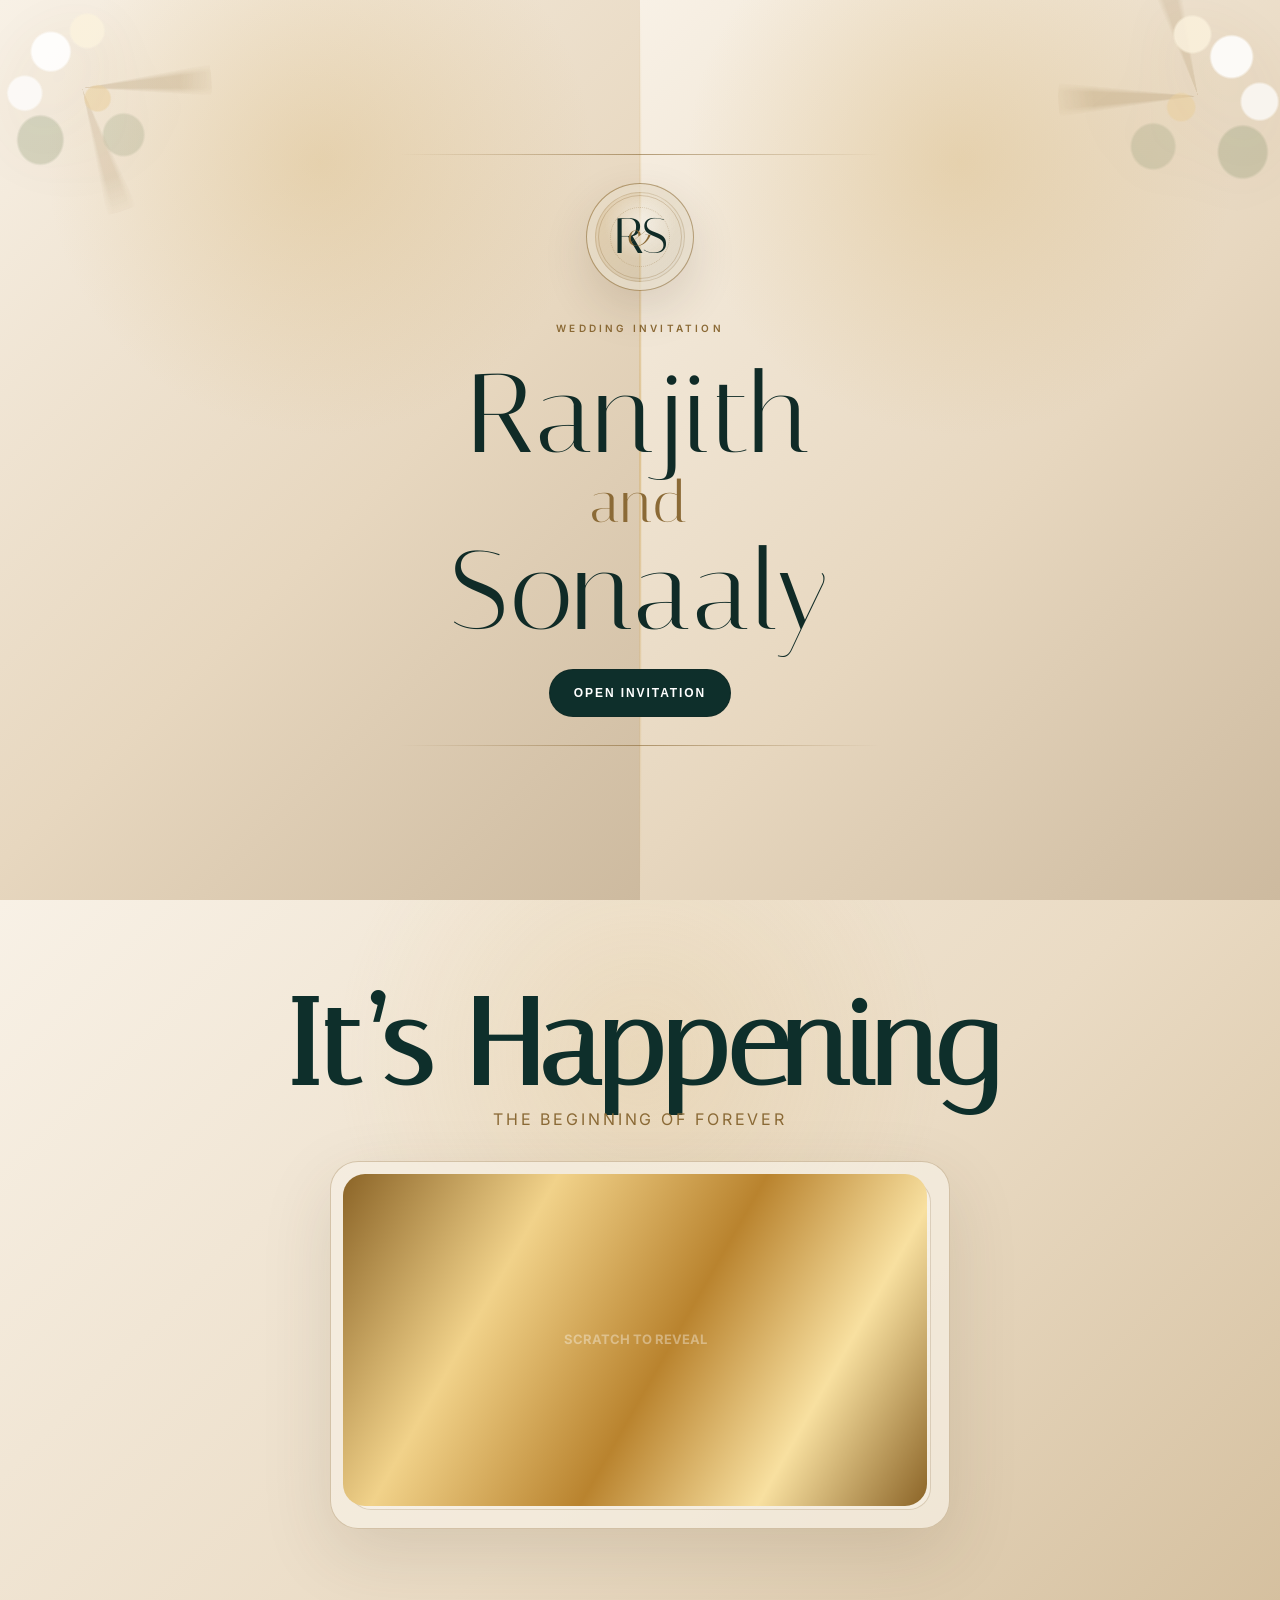
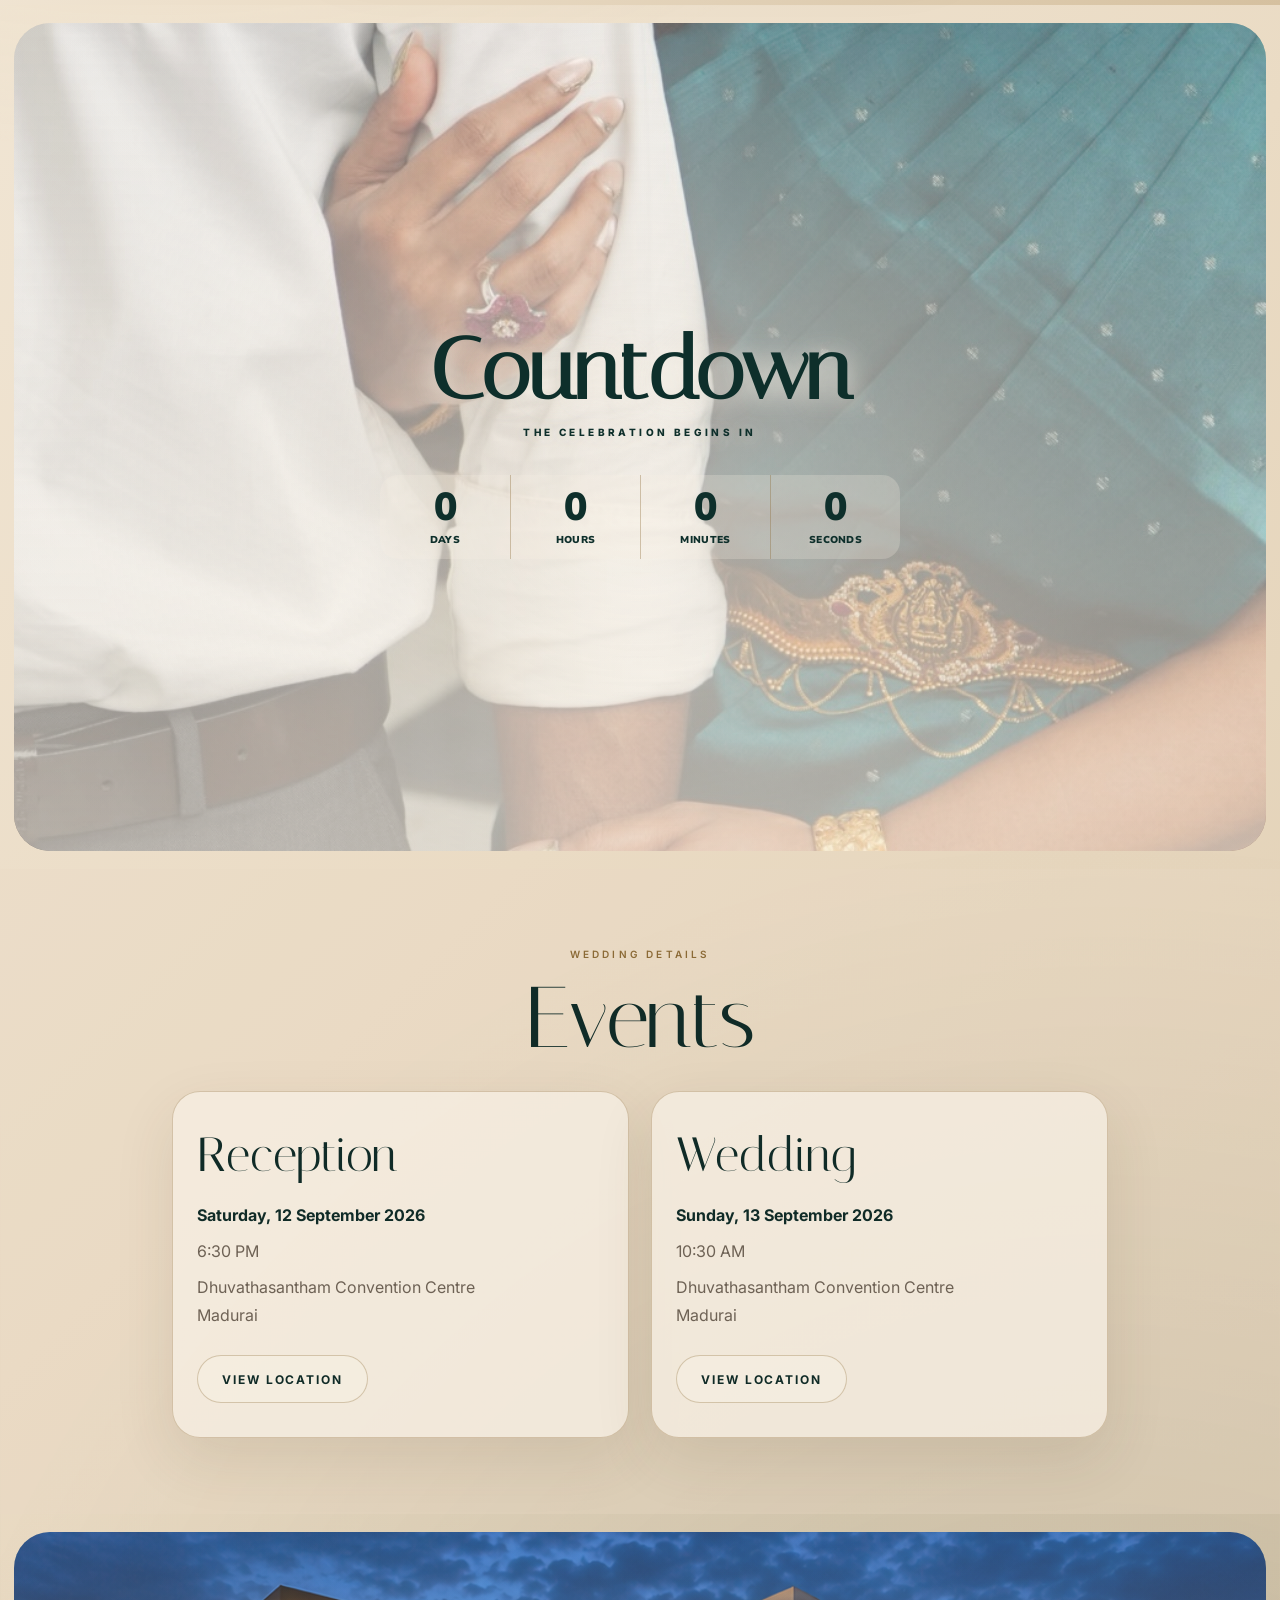
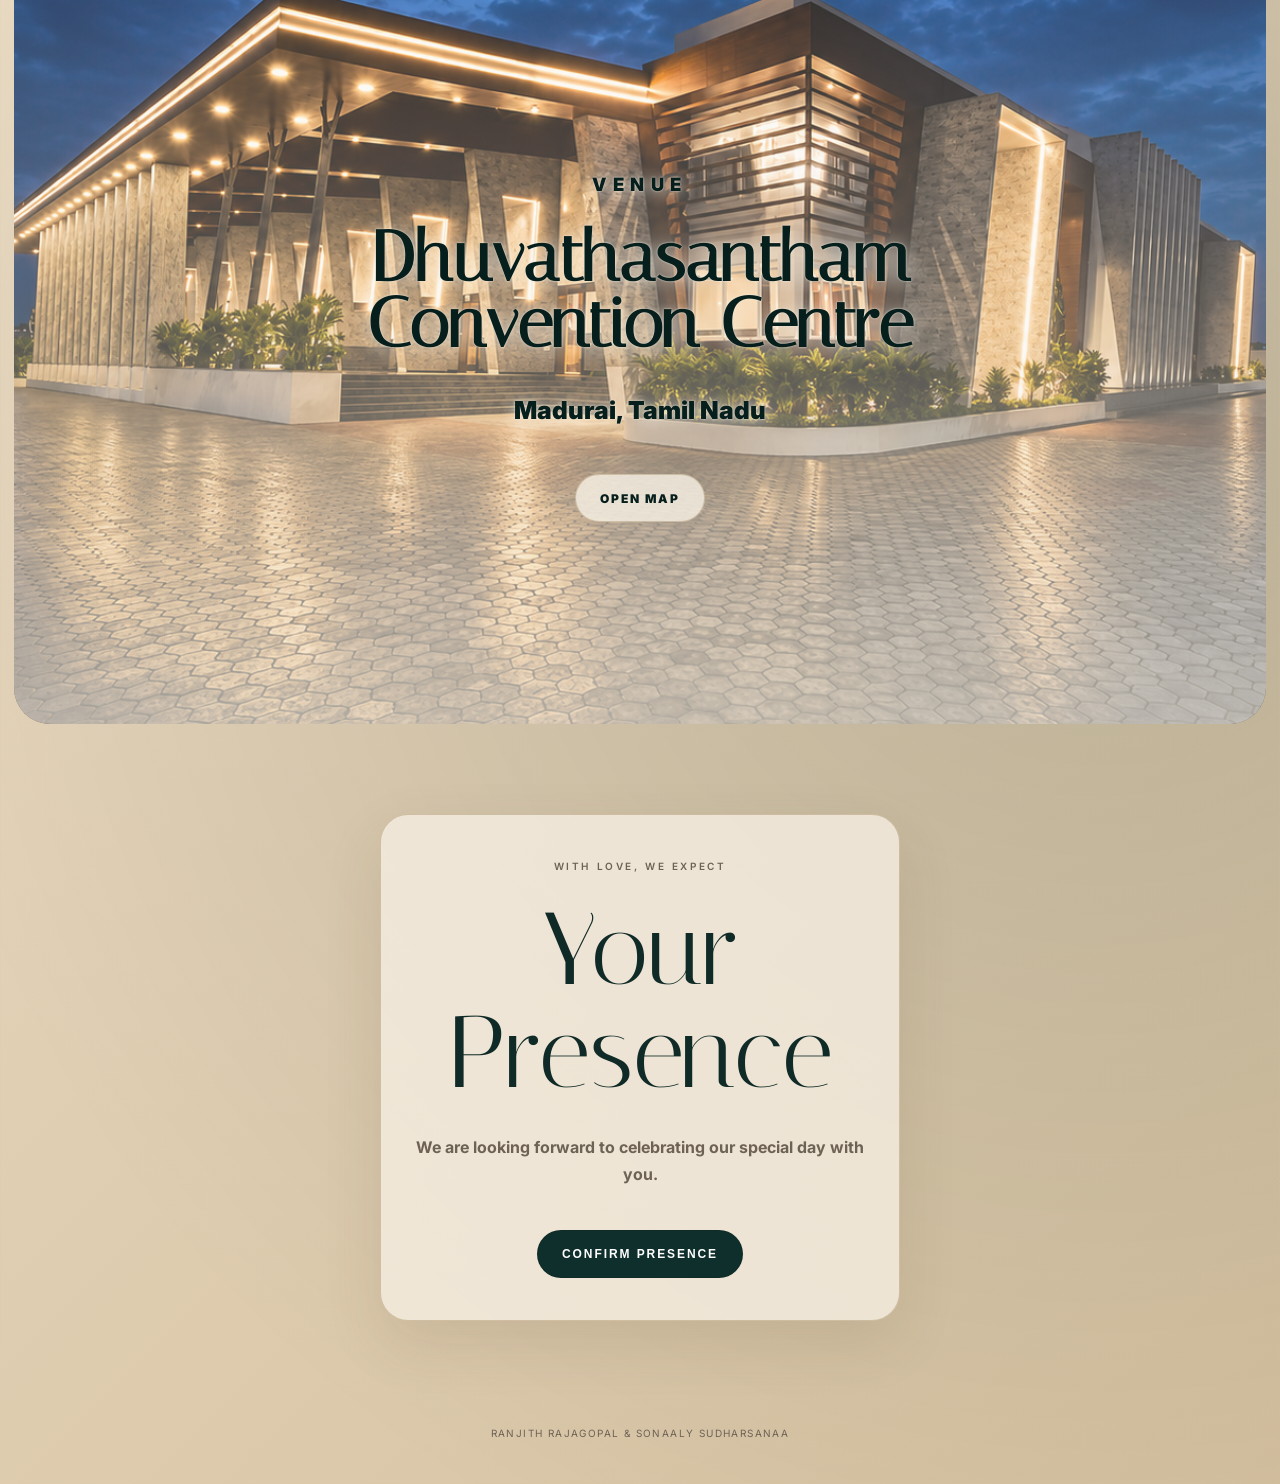
==== commit ab61a31a: "Add files via upload" ====
--- a/index.html
+++ b/index.html
@@ -8,7 +8,7 @@
   <link rel="preconnect" href="https://fonts.googleapis.com" />
   <link rel="preconnect" href="https://fonts.gstatic.com" crossorigin />
   <link href="https://fonts.googleapis.com/css2?family=Italiana&family=Inter:wght@300;400;500;600;700&family=Nunito+Sans:wght@400;500;600;700&display=swap" rel="stylesheet" />
-  <link rel="stylesheet" href="style.css?v=99991" />
+  <link rel="stylesheet" href="style.css?v=99999" />
 </head>
 <body>
   <div class="cover" id="cover" aria-label="Invitation cover">
@@ -85,7 +85,6 @@
     </section>
 
     <section class="venue section" id="venue">
-      <div class="venuePhoto" aria-hidden="true"></div>
       <div class="venueContent reveal">
         <p class="eyebrow">Venue</p>
         <h2 class="sectionTitle">Dhuvathasantham<br />Convention Centre</h2>
@@ -150,6 +149,6 @@
   </main>
 
   <footer>Ranjith Rajagopal &amp; Sonaaly Sudharsanaa</footer>
-  <script src="script.js?v=99991"></script>
+  <script src="script.js?v=99999"></script>
 </body>
 </html>
--- a/style.css
+++ b/style.css
@@ -25,16 +25,7 @@
   font-family:Inter, Arial, sans-serif;
   -webkit-font-smoothing:antialiased;
 }
-body::after {
-  content:"";
-  position:fixed;
-  inset:0;
-  pointer-events:none;
-  z-index:-1;
-  opacity:.13;
-  background-image:linear-gradient(var(--line) 1px, transparent 1px), linear-gradient(90deg, var(--line) 1px, transparent 1px);
-  background-size:64px 64px;
-}
+body::after { content:none !important; display:none !important; }
 a { color:inherit; }
 button, a { -webkit-tap-highlight-color:transparent; }
 
@@ -1446,62 +1437,176 @@
   }
 }
 
-/* CLEAN FIX: venue text bottom overlay + logo centred. No full-page line added. */
-
-/* Venue image is now an actual image layer inside the venue section. */
+
+/* === v30120: keep reference single centre cover line + requested venue positioning === */
+.presenceLine {
+  white-space: normal !important;
+  letter-spacing: .26em !important;
+}
+
+.cover .coverGateLeft::before,
+.cover .coverGateRight::before {
+  content: none !important;
+  display: none !important;
+}
+
 .venue {
   position: relative !important;
-  min-height: 86svh !important;
-  display: block !important;
-  padding: 0 !important;
+  display: flex !important;
+  align-items: flex-end !important;
+}
+.venueContent {
+  width: 100% !important;
+  padding-bottom: 40px !important;
+}
+@media (max-width: 760px) {
+  .venueContent {
+    padding-bottom: 30px !important;
+  }
+}
+
+
+/* === final targeted fixes: no unwanted left-centre decoration, venue text at bottom, exact centre cover slit === */
+
+/* Remove the annoying static decorative cluster that was sitting on the left/centre of the image area. */
+.heroPhoto::before,
+.heroPhoto::after {
+  display: none !important;
+  content: none !important;
+  opacity: 0 !important;
+}
+
+/* Keep the venue photo as the full background, but anchor all venue text to the bottom of the image. */
+.venue {
+  display: flex !important;
+  align-items: flex-end !important;
+  justify-content: center !important;
+  min-height: 88vh !important;
+  padding: 80px 18px 38px !important;
+}
+
+.venueContent {
+  align-self: flex-end !important;
+  margin-top: auto !important;
+  margin-bottom: 0 !important;
+  transform: none !important;
+}
+
+@media (max-width: 760px) {
+  .venue {
+    min-height: 78vh !important;
+    padding: 64px 14px 30px !important;
+    align-items: flex-end !important;
+  }
+}
+
+/* Make the front-page centre line one exact slit at 50%, between R and S. */
+.coverGate {
+  width: 50% !important;
+}
+
+.cover .coverGateLeft::after {
+  display: none !important;
+  content: none !important;
+}
+
+.cover .coverGateRight::after {
+  left: 0 !important;
+  width: 1.5px !important;
+  opacity: .72 !important;
+  transform: translateX(-.75px) !important;
+}
+
+/* FINAL RESET FIX - no full-page vertical line, venue uses folder image, venue text bottom */
+body::after {
+  content: none !important;
+  display: none !important;
+  background: none !important;
+}
+
+/* Remove any injected venue photo layer. The venue image must come from folder file below. */
+.venuePhoto {
+  display: none !important;
+}
+
+/* Venue uses the folder image: venue-dhuvathasantham.png */
+.venue {
+  position: relative !important;
   overflow: hidden !important;
-}
-
-.venuePhoto {
+  isolation: isolate !important;
+
+  width: calc(100% - 28px) !important;
+  min-height: 88vh !important;
+  margin: 18px auto !important;
+  border-radius: 36px !important;
+
+  display: flex !important;
+  flex-direction: column !important;
+  align-items: center !important;
+  justify-content: flex-end !important;
+
+  padding: 0 14px 34px !important;
+
+  background-image:
+    linear-gradient(180deg, rgba(246,239,227,.10), rgba(246,239,227,.34)),
+    url("venue-dhuvathasantham.png") !important;
+  background-size: cover !important;
+  background-position: center center !important;
+  background-repeat: no-repeat !important;
+}
+
+/* Keep image clear; only soft readability overlay, no underline */
+.venue::before {
+  content: "" !important;
   position: absolute !important;
   inset: 0 !important;
-  min-height: 100% !important;
+  z-index: 0 !important;
+  pointer-events: none !important;
+  border-radius: inherit !important;
+  background: linear-gradient(180deg, rgba(246,239,227,.08) 0%, rgba(246,239,227,.18) 55%, rgba(246,239,227,.52) 100%) !important;
+}
+
+.venueContent {
+  position: relative !important;
+  z-index: 2 !important;
+
+  width: min(96vw, 860px) !important;
+  max-width: 860px !important;
+  margin: 0 auto !important;
+  padding: 0 8px !important;
+
+  display: block !important;
+  text-align: center !important;
+  align-self: center !important;
+
+  background: transparent !important;
+  border: 0 !important;
+  box-shadow: none !important;
+  backdrop-filter: none !important;
+  transform: none !important;
+}
+
+.venueContent .eyebrow,
+.venueContent p {
+  color: #071f1c !important;
+  text-shadow: 0 2px 14px rgba(246,239,227,.95), 0 0 2px rgba(246,239,227,1) !important;
+}
+
+.venueContent .sectionTitle {
+  color: #071f1c !important;
+  text-shadow: 0 3px 18px rgba(246,239,227,.95), 0 0 2px rgba(246,239,227,1) !important;
+  -webkit-text-stroke: 0 !important;
+
+  font-size: clamp(2rem, 8.2vw, 4.4rem) !important;
+  line-height: .94 !important;
+  letter-spacing: .005em !important;
+
   width: 100% !important;
-  background-size: cover !important;
-  background-position: center center !important;
-  z-index: 0 !important;
-}
-
-/* Bottom overlay: text sits at bottom of venue image, not centre. */
-.venueContent {
-  position: absolute !important;
-  left: 50% !important;
-  right: auto !important;
-  top: auto !important;
-  bottom: 26px !important;
-  transform: translateX(-50%) !important;
-  z-index: 2 !important;
-
-  width: min(94vw, 720px) !important;
-  max-width: 720px !important;
-  margin: 0 !important;
-  padding: 18px 12px !important;
-  text-align: center !important;
-
-  display: block !important;
-  background: transparent !important;
-}
-
-/* Stop "Convention Centre" from breaking one letter to next line. */
-.venueContent .sectionTitle {
+  max-width: none !important;
   white-space: nowrap !important;
+  overflow-wrap: normal !important;
   word-break: keep-all !important;
-  overflow-wrap: normal !important;
   hyphens: none !important;
-  font-size: clamp(34px, 8.6vw, 60px) !important;
-  line-height: .94 !important;
-  max-width: none !important;
-}
-
-.venueContent p {
-  max-width: none !important;
-  margin-left: auto !important;
-  margin-right: auto !important;
 }
 
 .venueContent .sectionTitle::after,
@@ -1510,58 +1615,78 @@
   content: none !important;
 }
 
-/* Desktop must also use the same bottom overlay, not the old two-column centred venue layout. */
-@media (min-width: 760px) {
+@media (max-width: 760px) {
   .venue {
-    min-height: 86vh !important;
-    display: block !important;
-    grid-template-columns: none !important;
-  }
-  .venuePhoto {
-    position: absolute !important;
-    inset: 0 !important;
-    min-height: 100% !important;
+    width: calc(100% - 20px) !important;
+    min-height: 78vh !important;
+    margin: 14px auto !important;
+    border-radius: 28px !important;
+    padding: 0 10px 28px !important;
   }
   .venueContent {
-    position: absolute !important;
-    left: 50% !important;
-    bottom: 36px !important;
-    transform: translateX(-50%) !important;
-    align-items: center !important;
-    text-align: center !important;
-    padding: 18px 12px !important;
-  }
-}
-
-/* Logo: keep the circular monogram centred and place R/S evenly around the exact middle. */
+    width: 96vw !important;
+    max-width: 96vw !important;
+    padding: 0 4px !important;
+  }
+  .venueContent .sectionTitle {
+    font-size: clamp(1.85rem, 7.7vw, 3rem) !important;
+    line-height: .94 !important;
+    white-space: nowrap !important;
+  }
+}
+
+/* Front cover: no added full-page line; keep logo/card truly centred. */
+.coverCard {
+  left: auto !important;
+  right: auto !important;
+  margin-left: auto !important;
+  margin-right: auto !important;
+  transform-origin: center center !important;
+}
+
 .cover .logo {
   margin-left: auto !important;
   margin-right: auto !important;
-  position: relative !important;
-}
-
+  left: auto !important;
+  right: auto !important;
+  transform: none !important;
+}
+
+/* Make gate split exactly 50/50 and remove thick seam/shadow that looked like a full vertical line. */
+.coverGate {
+  width: 50% !important;
+}
+.coverGateLeft {
+  left: 0 !important;
+  box-shadow: none !important;
+}
+.coverGateRight {
+  right: 0 !important;
+  box-shadow: none !important;
+}
+
+/* Keep monogram letters balanced inside the circle; do not push the logo right. */
 .cover .logo span:first-child {
-  left: 25% !important;
+  left: 27px !important;
   right: auto !important;
-  transform: translateX(-50%) !important;
-}
-
+  transform: none !important;
+}
 .cover .logo span:last-child {
-  left: 75% !important;
-  right: auto !important;
-  transform: translateX(-50%) !important;
-}
-
+  right: 25px !important;
+  left: auto !important;
+  transform: none !important;
+}
 .cover .logo i {
   left: 50% !important;
   right: auto !important;
   transform: translateX(-50%) !important;
 }
 
-/* Remove any bad added centre-line element if an older browser cached it. */
+/* Kill any bad line elements/classes from previous generated packages if cached. */
 .inviteCenterLine,
 .centerLine,
-.coverCenterLine {
+.coverCenterLine,
+.logoCenterLine {
   display: none !important;
   content: none !important;
 }
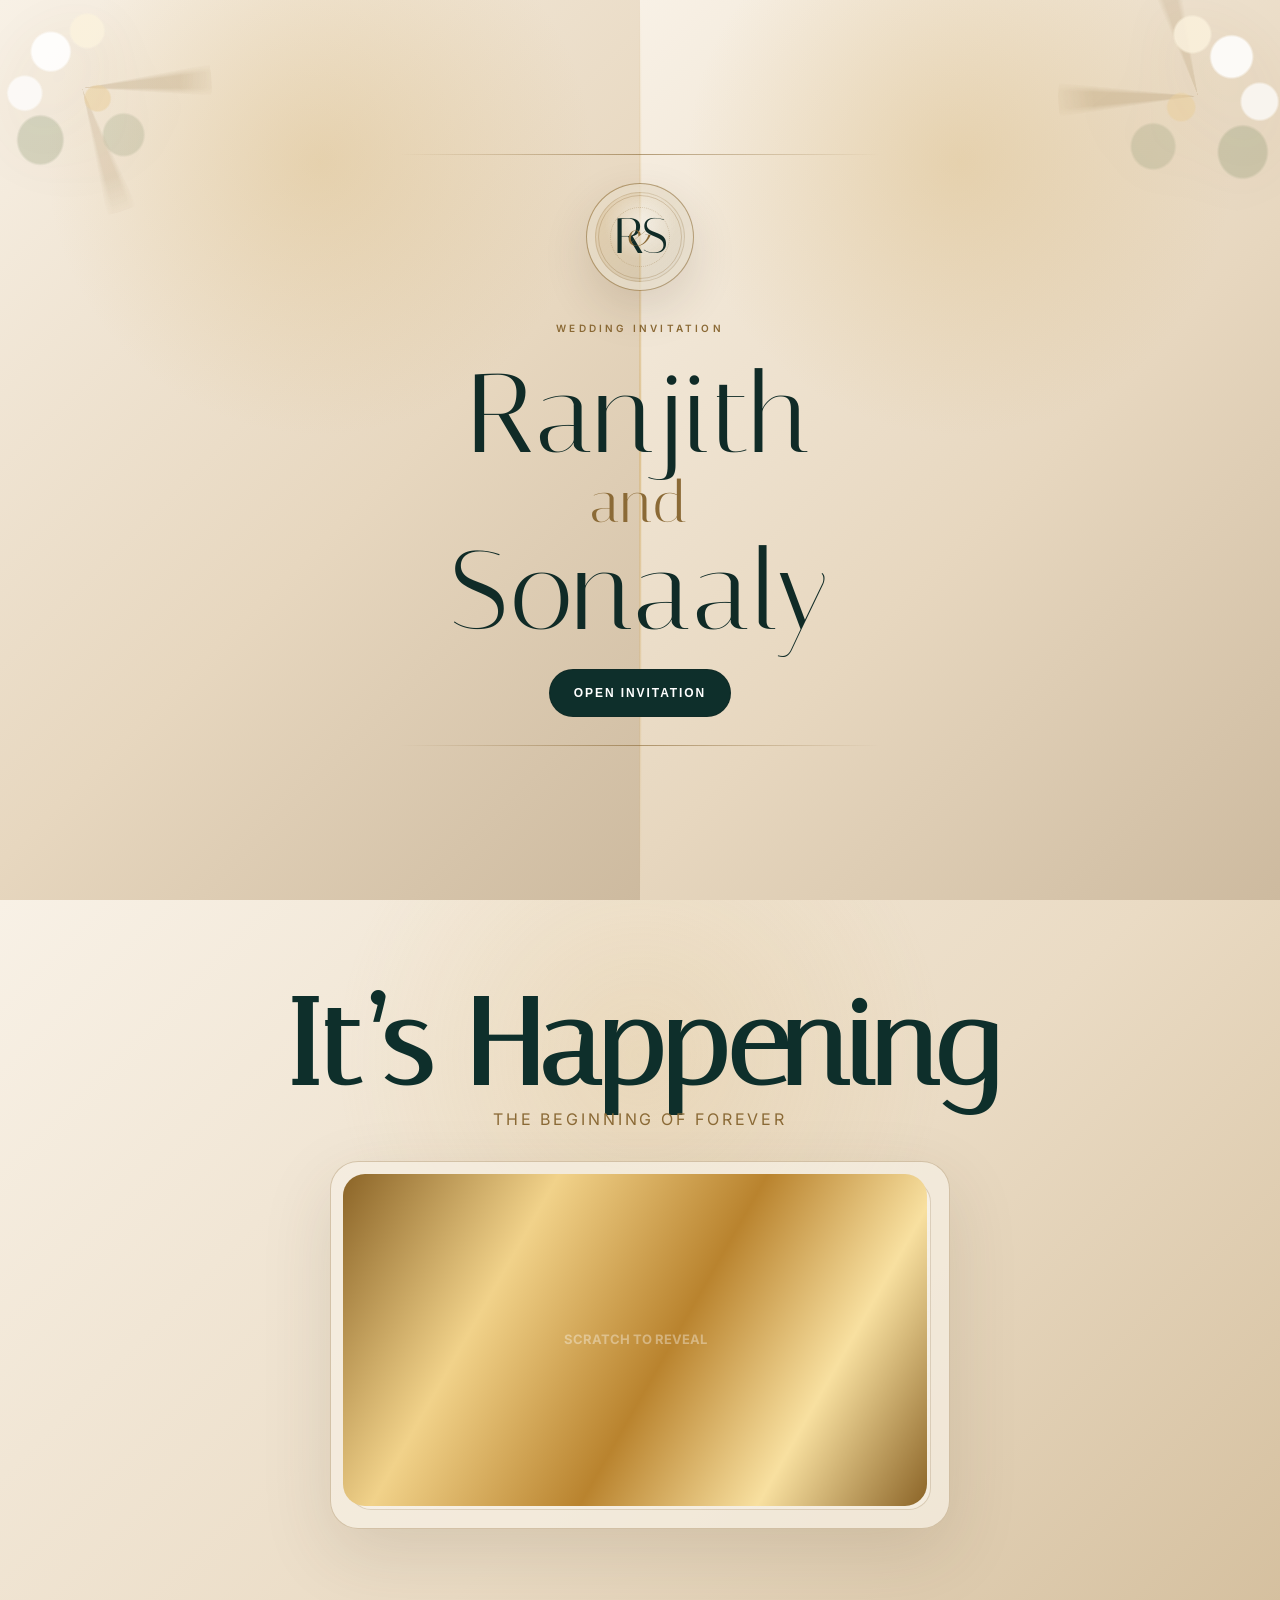
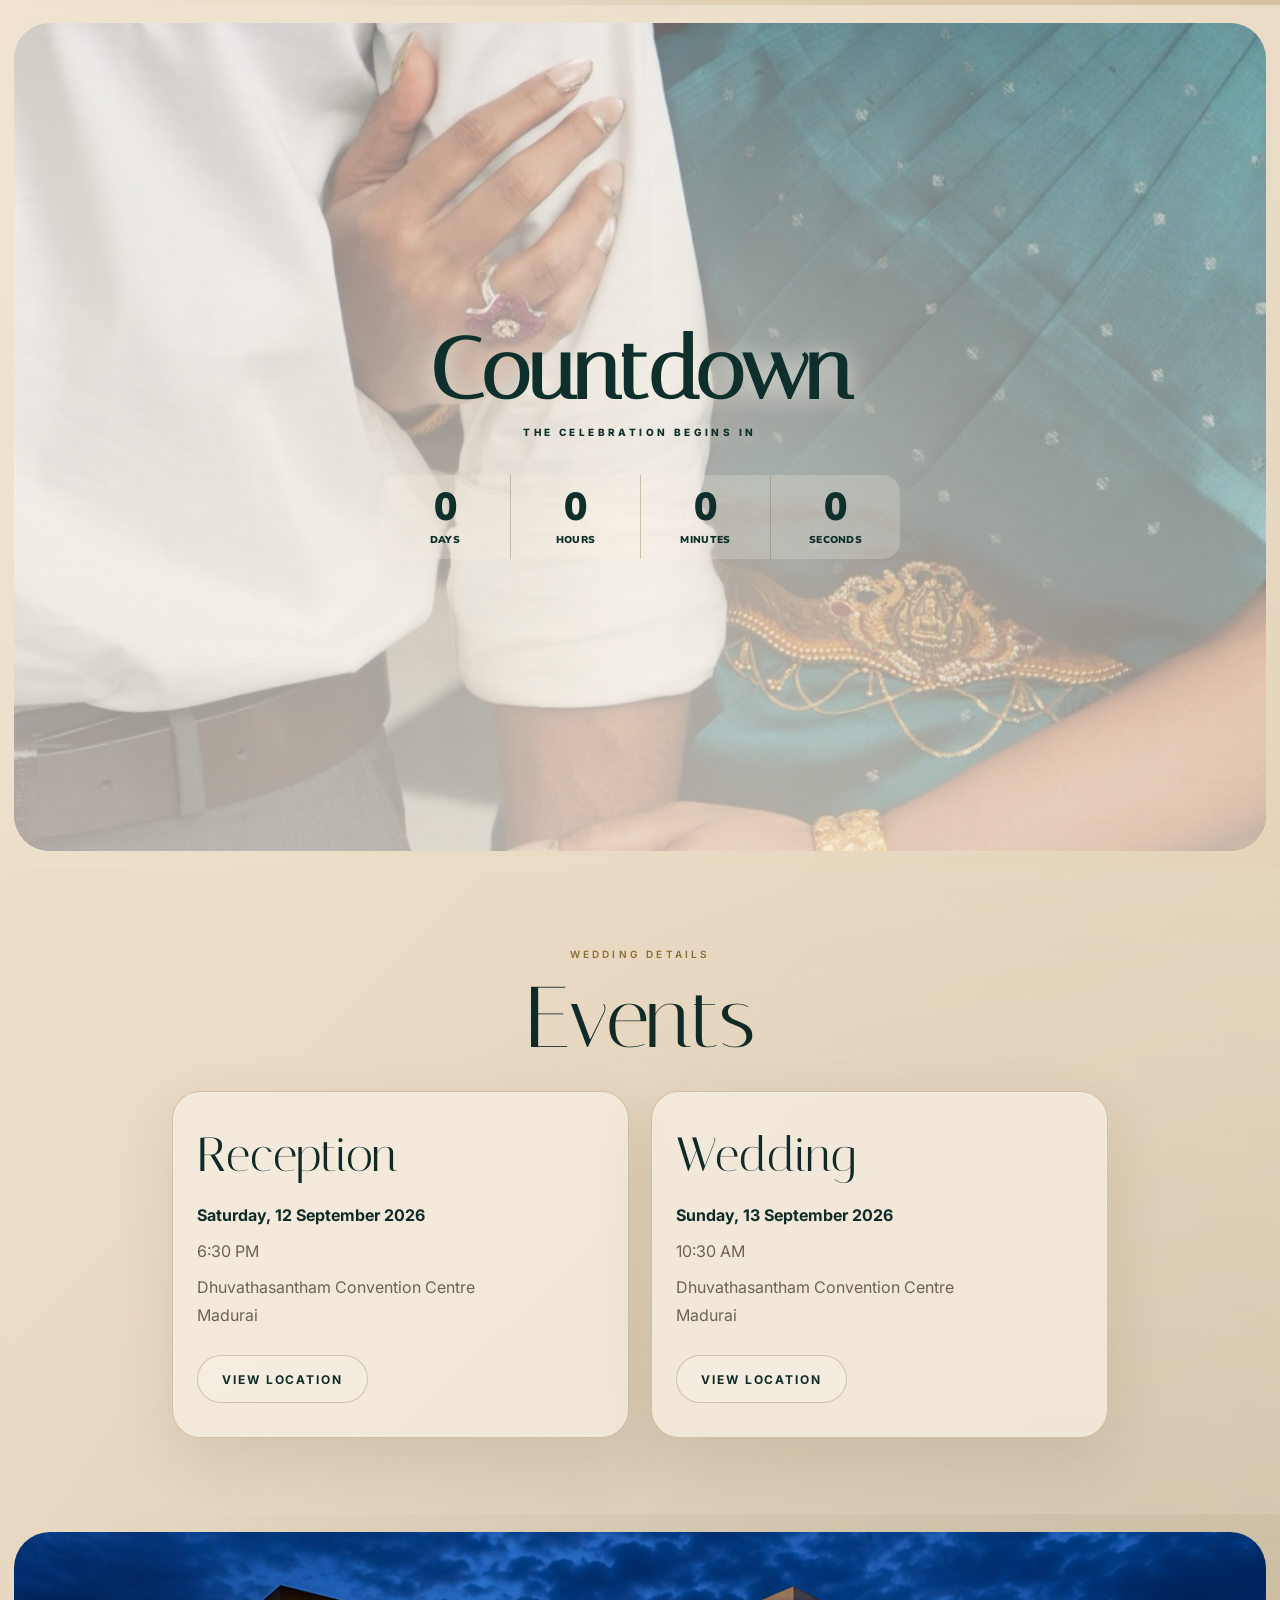
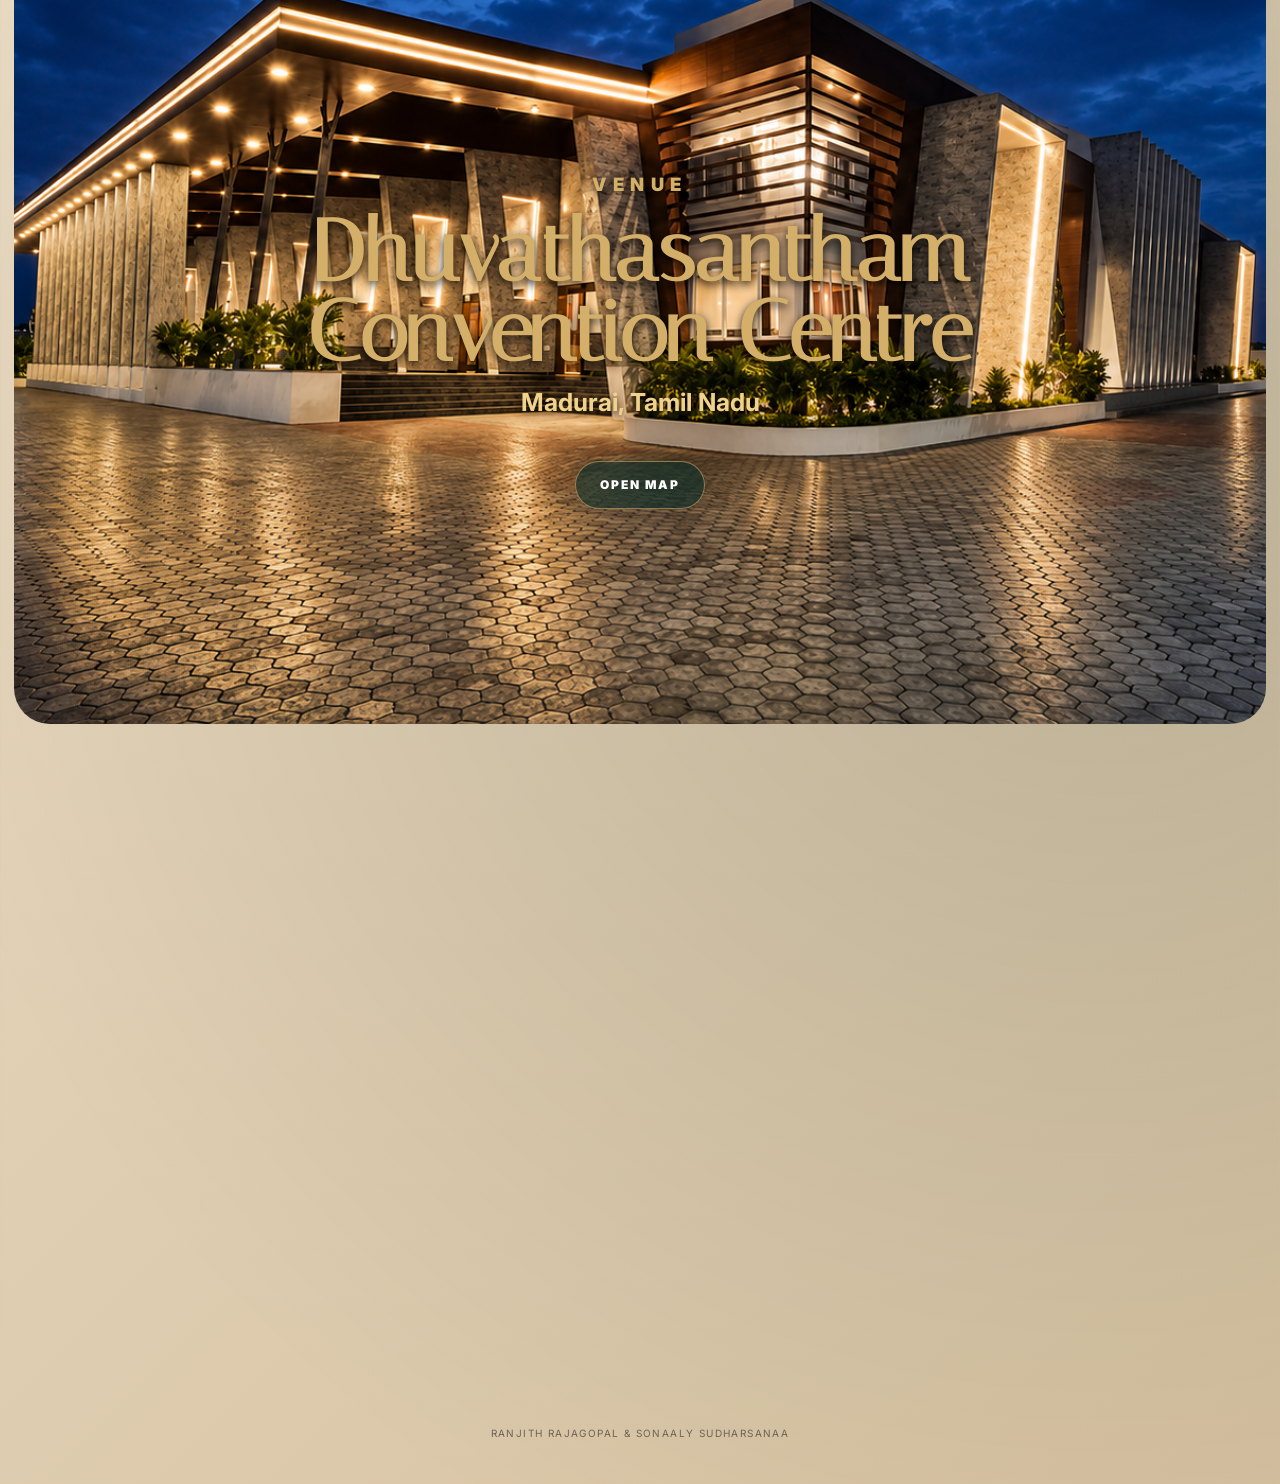
==== commit efee544b: "Add files via upload" ====
--- a/index.html
+++ b/index.html
@@ -8,7 +8,7 @@
   <link rel="preconnect" href="https://fonts.googleapis.com" />
   <link rel="preconnect" href="https://fonts.gstatic.com" crossorigin />
   <link href="https://fonts.googleapis.com/css2?family=Italiana&family=Inter:wght@300;400;500;600;700&family=Nunito+Sans:wght@400;500;600;700&display=swap" rel="stylesheet" />
-  <link rel="stylesheet" href="style.css?v=99999" />
+  <link rel="stylesheet" href="style.css?v=40001" />
 </head>
 <body>
   <div class="cover" id="cover" aria-label="Invitation cover">
@@ -149,6 +149,6 @@
   </main>
 
   <footer>Ranjith Rajagopal &amp; Sonaaly Sudharsanaa</footer>
-  <script src="script.js?v=99999"></script>
+  <script src="script.js?v=40001"></script>
 </body>
 </html>
--- a/style.css
+++ b/style.css
@@ -25,7 +25,7 @@
   font-family:Inter, Arial, sans-serif;
   -webkit-font-smoothing:antialiased;
 }
-body::after { content:none !important; display:none !important; }
+body::after { content:none !important; display:none !important; background:none !important; }
 a { color:inherit; }
 button, a { -webkit-tap-highlight-color:transparent; }
 
@@ -1517,19 +1517,21 @@
   transform: translateX(-.75px) !important;
 }
 
-/* FINAL RESET FIX - no full-page vertical line, venue uses folder image, venue text bottom */
+/* === FINAL HTML FIX: venue image from local folder, text at bottom, no white texture, no full-page line === */
+
+/* Remove the visible full-page grid/vertical line after opening */
 body::after {
   content: none !important;
   display: none !important;
   background: none !important;
 }
 
-/* Remove any injected venue photo layer. The venue image must come from folder file below. */
+/* Do not use any injected/other venue image layer */
 .venuePhoto {
   display: none !important;
 }
 
-/* Venue uses the folder image: venue-dhuvathasantham.png */
+/* Use the real venue image file from the same folder as the HTML/CSS */
 .venue {
   position: relative !important;
   overflow: hidden !important;
@@ -1545,35 +1547,30 @@
   align-items: center !important;
   justify-content: flex-end !important;
 
-  padding: 0 14px 34px !important;
-
-  background-image:
-    linear-gradient(180deg, rgba(246,239,227,.10), rgba(246,239,227,.34)),
-    url("venue-dhuvathasantham.png") !important;
+  padding: 0 16px 34px !important;
+
+  background-image: url("venue-dhuvathasantham.png") !important;
   background-size: cover !important;
   background-position: center center !important;
   background-repeat: no-repeat !important;
 }
 
-/* Keep image clear; only soft readability overlay, no underline */
+/* No white texture/card behind venue text */
 .venue::before {
-  content: "" !important;
-  position: absolute !important;
-  inset: 0 !important;
-  z-index: 0 !important;
-  pointer-events: none !important;
-  border-radius: inherit !important;
-  background: linear-gradient(180deg, rgba(246,239,227,.08) 0%, rgba(246,239,227,.18) 55%, rgba(246,239,227,.52) 100%) !important;
-}
-
+  content: none !important;
+  display: none !important;
+  background: none !important;
+}
+
+/* Venue text bottom overlay only */
 .venueContent {
   position: relative !important;
   z-index: 2 !important;
 
-  width: min(96vw, 860px) !important;
-  max-width: 860px !important;
+  width: min(96vw, 920px) !important;
+  max-width: 920px !important;
   margin: 0 auto !important;
-  padding: 0 8px !important;
+  padding: 0 !important;
 
   display: block !important;
   text-align: center !important;
@@ -1586,19 +1583,20 @@
   transform: none !important;
 }
 
-.venueContent .eyebrow,
-.venueContent p {
-  color: #071f1c !important;
-  text-shadow: 0 2px 14px rgba(246,239,227,.95), 0 0 2px rgba(246,239,227,1) !important;
+/* Bigger text, transparent over image */
+.venueContent .eyebrow {
+  color: #D4AF6A !important;
+  text-shadow: 0 2px 8px rgba(0,0,0,.85) !important;
+  margin-bottom: 10px !important;
 }
 
 .venueContent .sectionTitle {
-  color: #071f1c !important;
-  text-shadow: 0 3px 18px rgba(246,239,227,.95), 0 0 2px rgba(246,239,227,1) !important;
+  color: #D4AF6A !important;
+  text-shadow: 0 3px 10px rgba(0,0,0,.90) !important;
   -webkit-text-stroke: 0 !important;
 
-  font-size: clamp(2rem, 8.2vw, 4.4rem) !important;
-  line-height: .94 !important;
+  font-size: clamp(2.25rem, 8.5vw, 5.4rem) !important;
+  line-height: .92 !important;
   letter-spacing: .005em !important;
 
   width: 100% !important;
@@ -1607,6 +1605,22 @@
   overflow-wrap: normal !important;
   word-break: keep-all !important;
   hyphens: none !important;
+  margin-bottom: 8px !important;
+}
+
+.venueContent p {
+  color: #F1D28A !important;
+  text-shadow: 0 2px 8px rgba(0,0,0,.9) !important;
+  font-size: clamp(1.05rem, 3.2vw, 1.55rem) !important;
+  font-weight: 700 !important;
+  margin-bottom: 18px !important;
+}
+
+.venueContent .linkBtn {
+  background: rgba(14,47,43,.62) !important;
+  color: #fff !important;
+  border-color: rgba(212,175,106,.58) !important;
+  box-shadow: none !important;
 }
 
 .venueContent .sectionTitle::after,
@@ -1615,6 +1629,7 @@
   content: none !important;
 }
 
+/* Mobile: keep bottom placement, avoid last-letter wrapping */
 @media (max-width: 760px) {
   .venue {
     width: calc(100% - 20px) !important;
@@ -1622,67 +1637,22 @@
     margin: 14px auto !important;
     border-radius: 28px !important;
     padding: 0 10px 28px !important;
-  }
+    background-position: center center !important;
+  }
+
   .venueContent {
     width: 96vw !important;
     max-width: 96vw !important;
-    padding: 0 4px !important;
-  }
+  }
+
   .venueContent .sectionTitle {
-    font-size: clamp(1.85rem, 7.7vw, 3rem) !important;
-    line-height: .94 !important;
+    font-size: clamp(1.75rem, 7.4vw, 3.25rem) !important;
+    line-height: .92 !important;
     white-space: nowrap !important;
   }
 }
 
-/* Front cover: no added full-page line; keep logo/card truly centred. */
-.coverCard {
-  left: auto !important;
-  right: auto !important;
-  margin-left: auto !important;
-  margin-right: auto !important;
-  transform-origin: center center !important;
-}
-
-.cover .logo {
-  margin-left: auto !important;
-  margin-right: auto !important;
-  left: auto !important;
-  right: auto !important;
-  transform: none !important;
-}
-
-/* Make gate split exactly 50/50 and remove thick seam/shadow that looked like a full vertical line. */
-.coverGate {
-  width: 50% !important;
-}
-.coverGateLeft {
-  left: 0 !important;
-  box-shadow: none !important;
-}
-.coverGateRight {
-  right: 0 !important;
-  box-shadow: none !important;
-}
-
-/* Keep monogram letters balanced inside the circle; do not push the logo right. */
-.cover .logo span:first-child {
-  left: 27px !important;
-  right: auto !important;
-  transform: none !important;
-}
-.cover .logo span:last-child {
-  right: 25px !important;
-  left: auto !important;
-  transform: none !important;
-}
-.cover .logo i {
-  left: 50% !important;
-  right: auto !important;
-  transform: translateX(-50%) !important;
-}
-
-/* Kill any bad line elements/classes from previous generated packages if cached. */
+/* Prevent old generated centre-line classes from showing */
 .inviteCenterLine,
 .centerLine,
 .coverCenterLine,
@@ -1691,3 +1661,9 @@
   content: none !important;
 }
 
+/* Do not show gate seam as a full vertical line */
+.coverGateLeft,
+.coverGateRight {
+  box-shadow: none !important;
+}
+
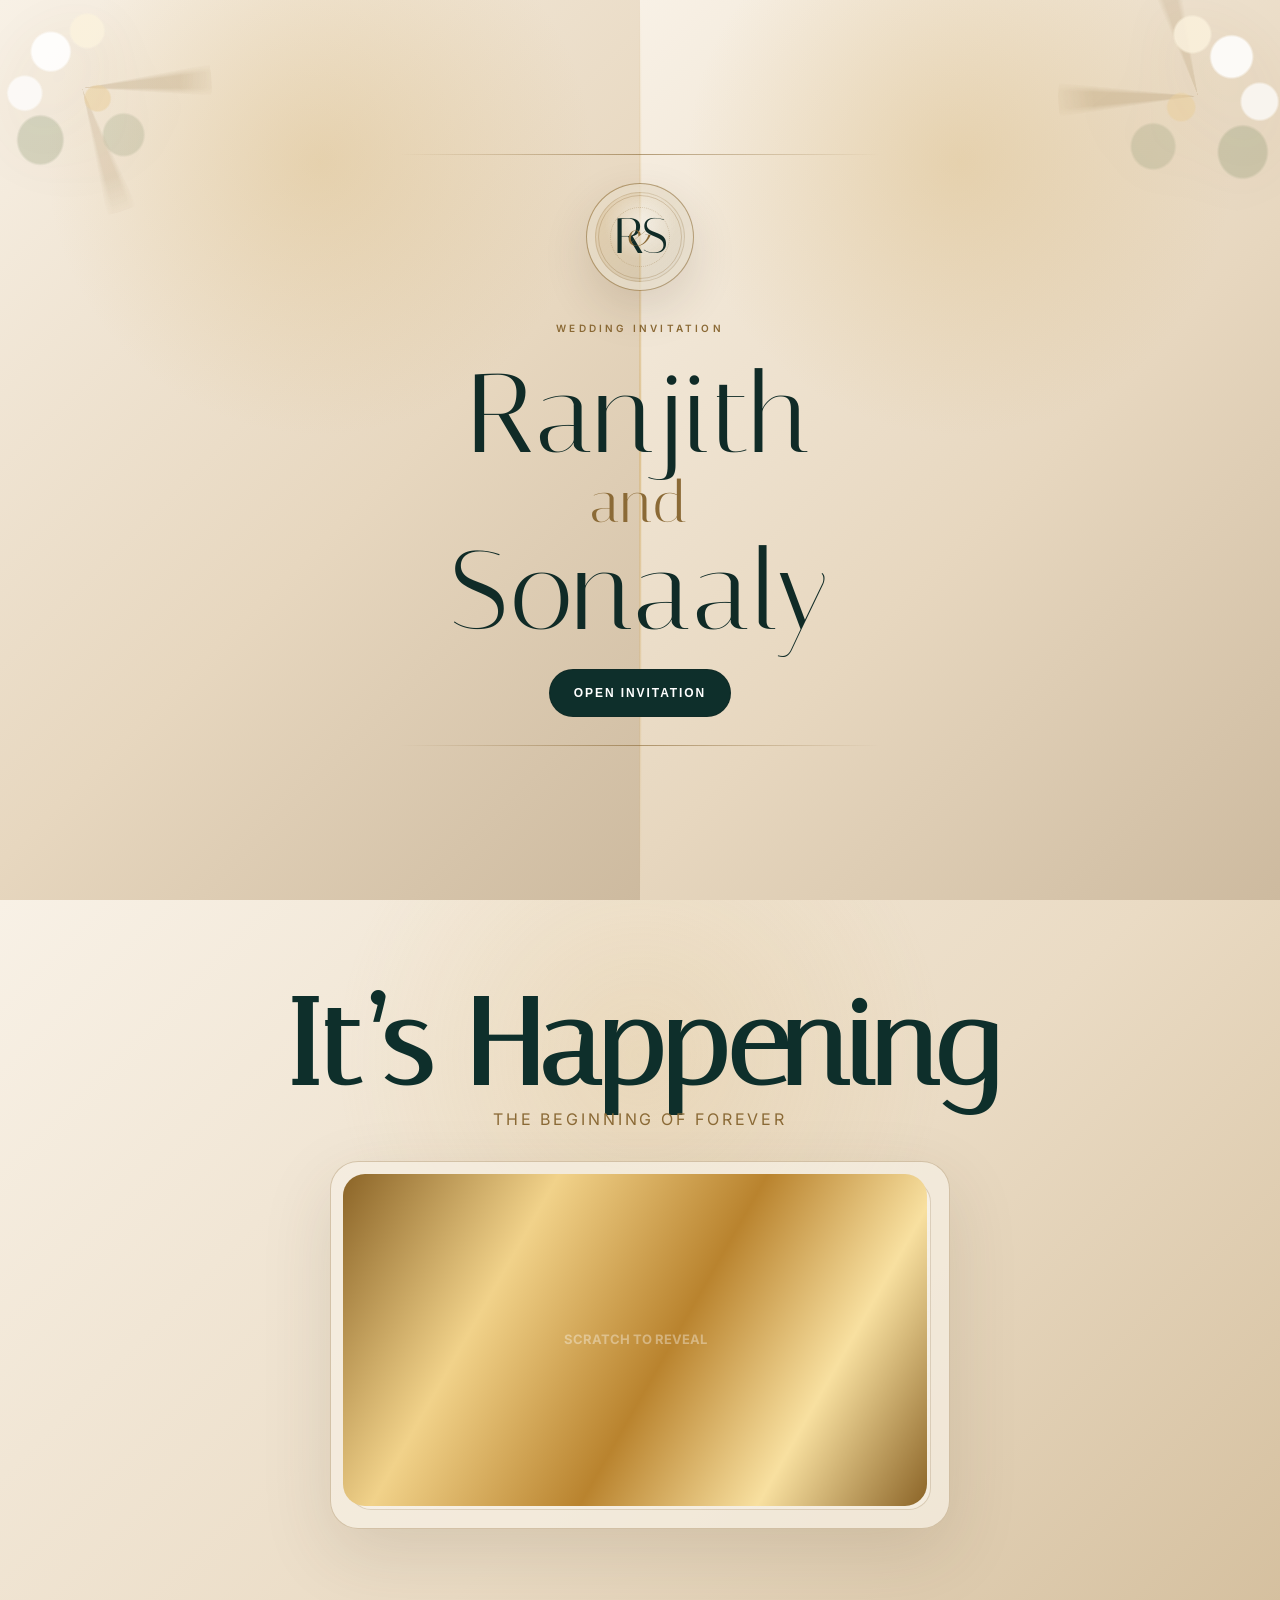
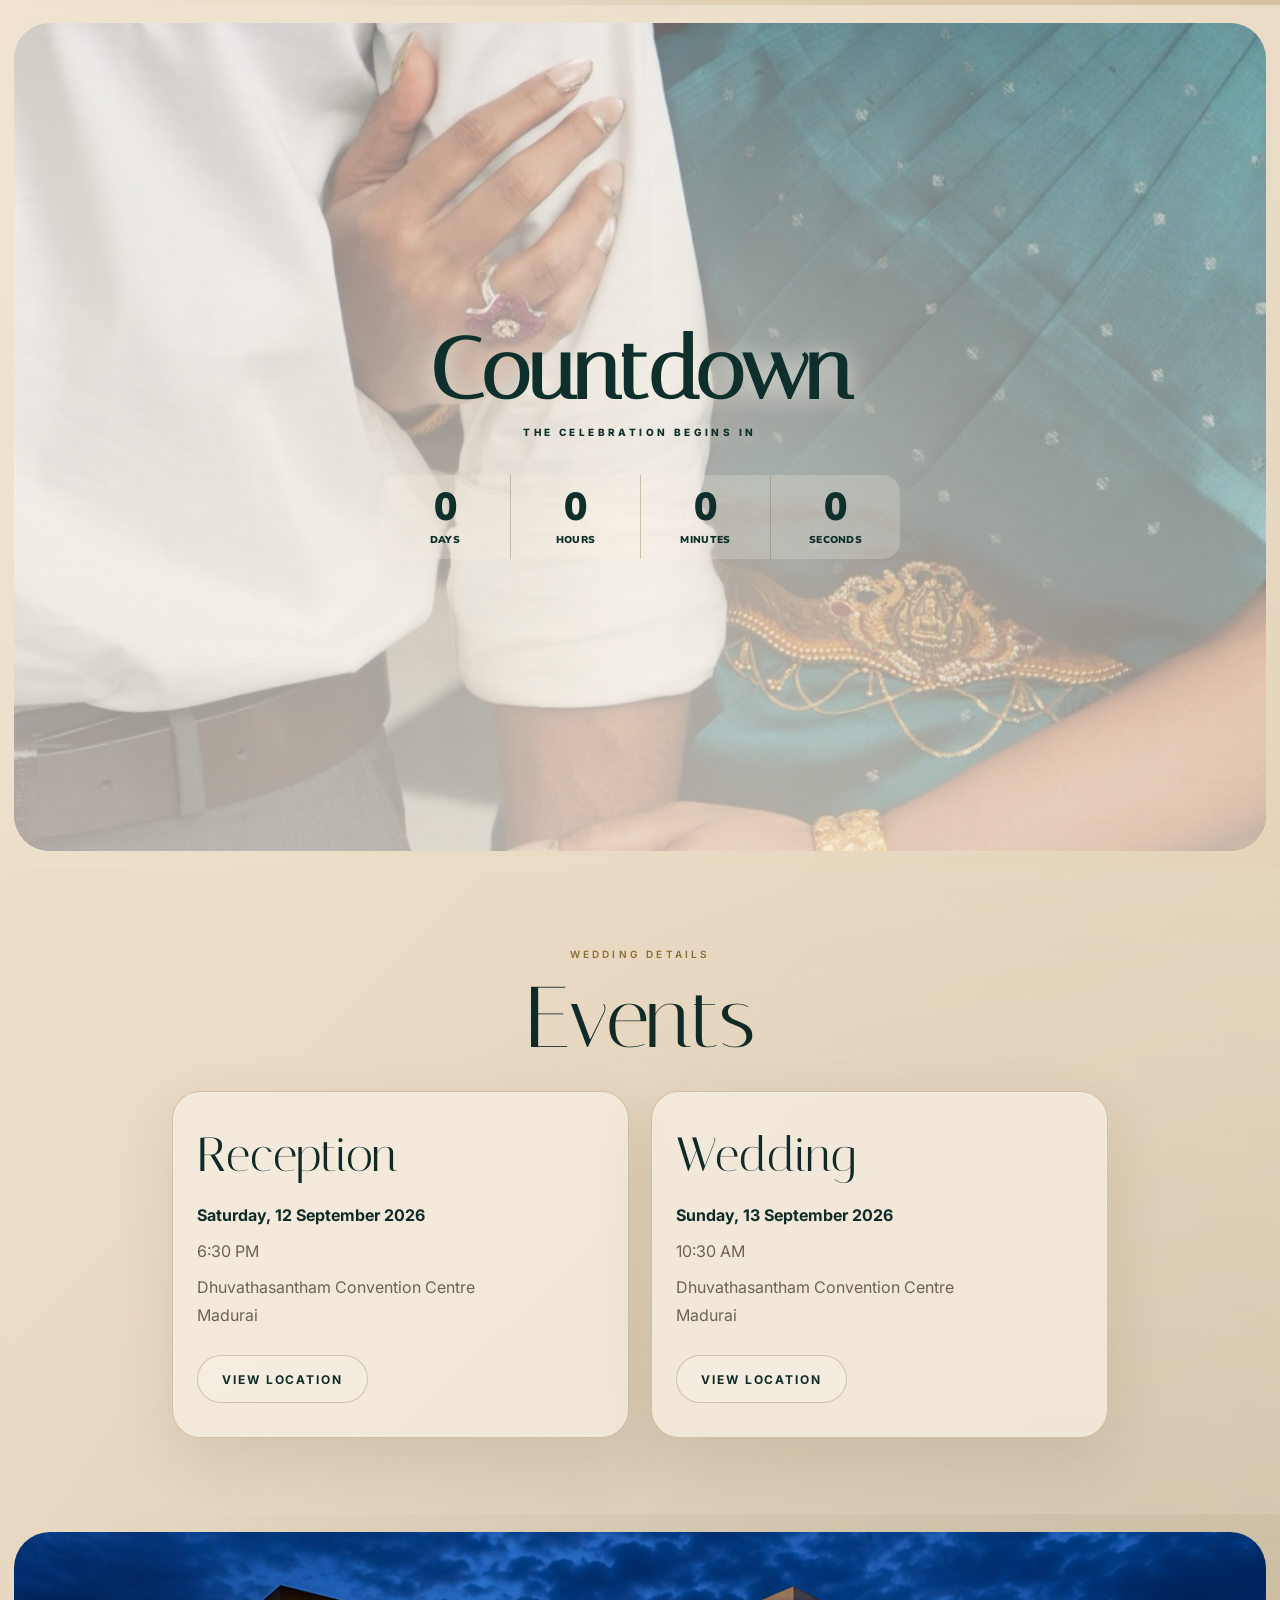
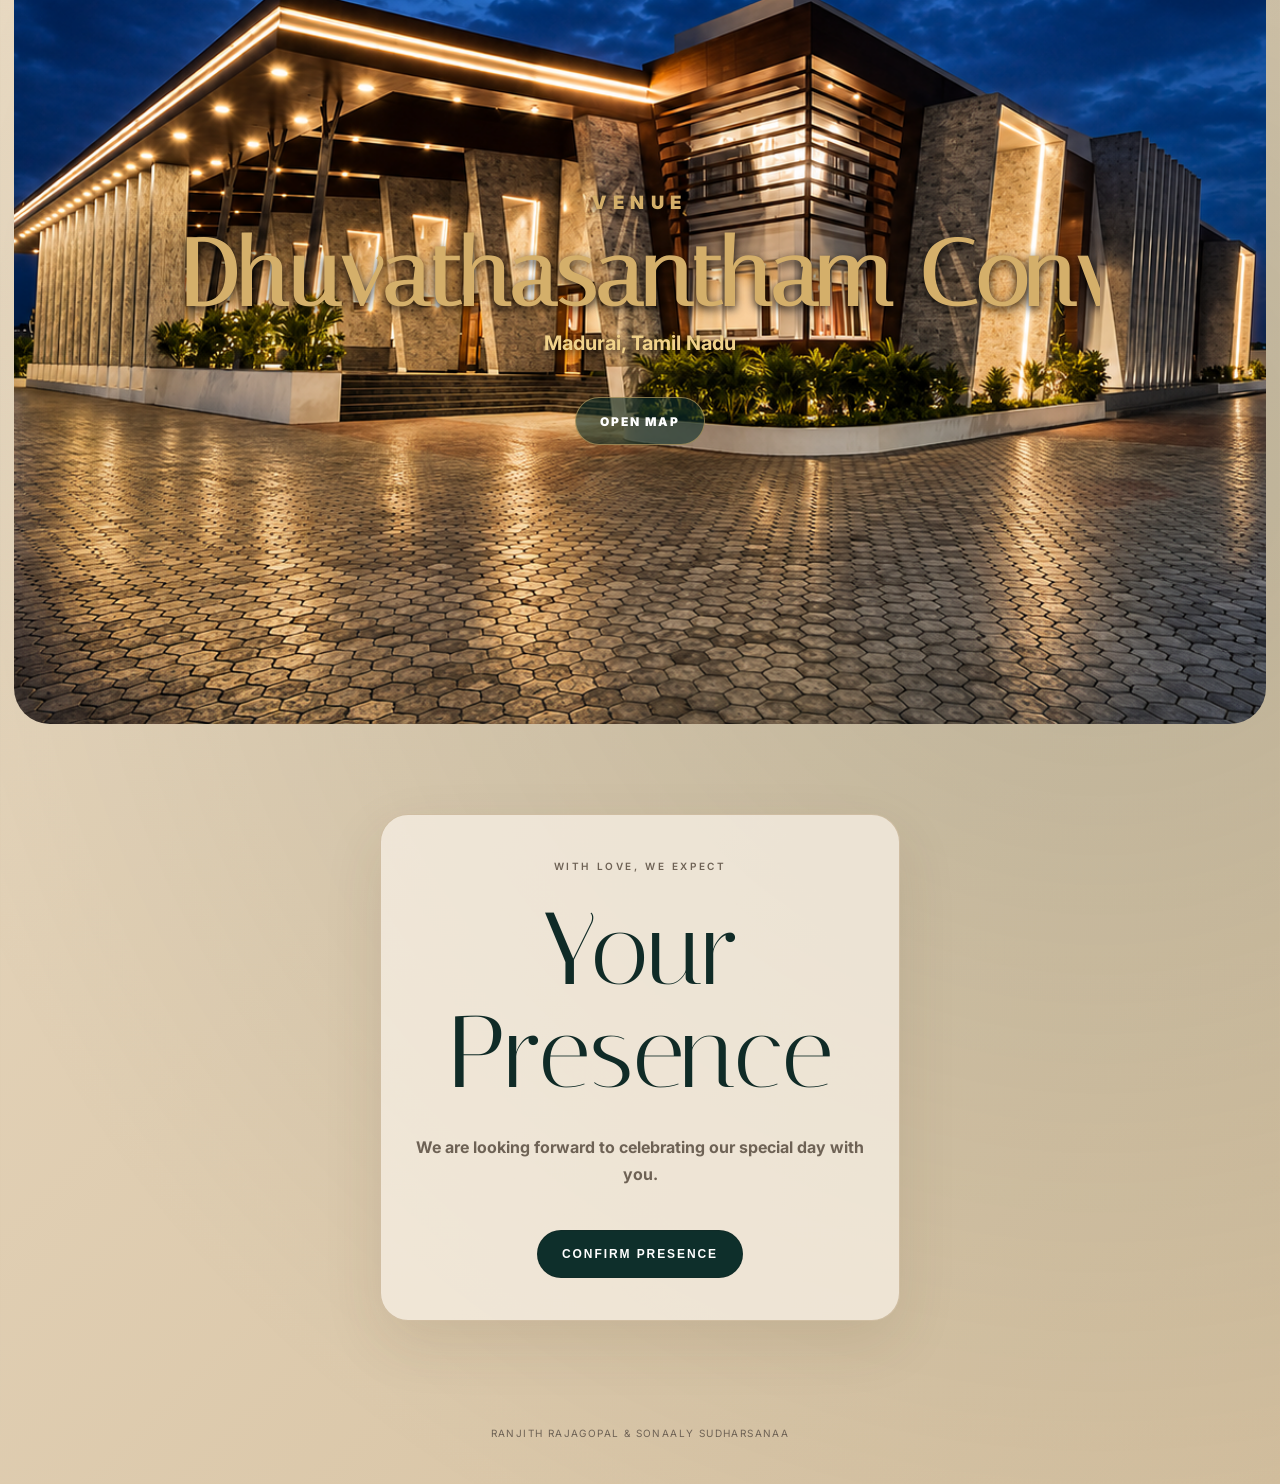
==== commit 90bd5afa: "Add files via upload" ====
--- a/index.html
+++ b/index.html
@@ -87,7 +87,7 @@
     <section class="venue section" id="venue">
       <div class="venueContent reveal">
         <p class="eyebrow">Venue</p>
-        <h2 class="sectionTitle">Dhuvathasantham<br />Convention Centre</h2>
+        <h2 class="sectionTitle">Dhuvathasantham Convention Centre</h2>
         <p>Madurai, Tamil Nadu</p>
         <a class="linkBtn" href="https://maps.app.goo.gl/kYjnUuHdCrsawFqk9" target="_blank" rel="noopener">Open Map</a>
       </div>
--- a/style.css
+++ b/style.css
@@ -1667,3 +1667,35 @@
   box-shadow: none !important;
 }
 
+
+
+/* ===== VENUE BOTTOM FIX ===== */
+.venue{
+ display:flex !important;
+ flex-direction:column !important;
+ justify-content:flex-end !important;
+ align-items:center !important;
+ padding:0 20px 8px 20px !important;
+}
+.venue::before{
+ display:none !important;
+ content:none !important;
+}
+.venueContent{
+ margin-top:auto !important;
+ margin-bottom:8px !important;
+ padding:0 !important;
+ background:transparent !important;
+ border:none !important;
+ box-shadow:none !important;
+ backdrop-filter:none !important;
+}
+.venueContent .sectionTitle{
+ font-size:clamp(2.9rem,9vw,5.8rem)!important;
+ white-space:nowrap!important;
+ line-height:.95!important;
+ margin-bottom:6px!important;
+}
+.venueContent p{
+ font-size:1.25rem!important;
+}
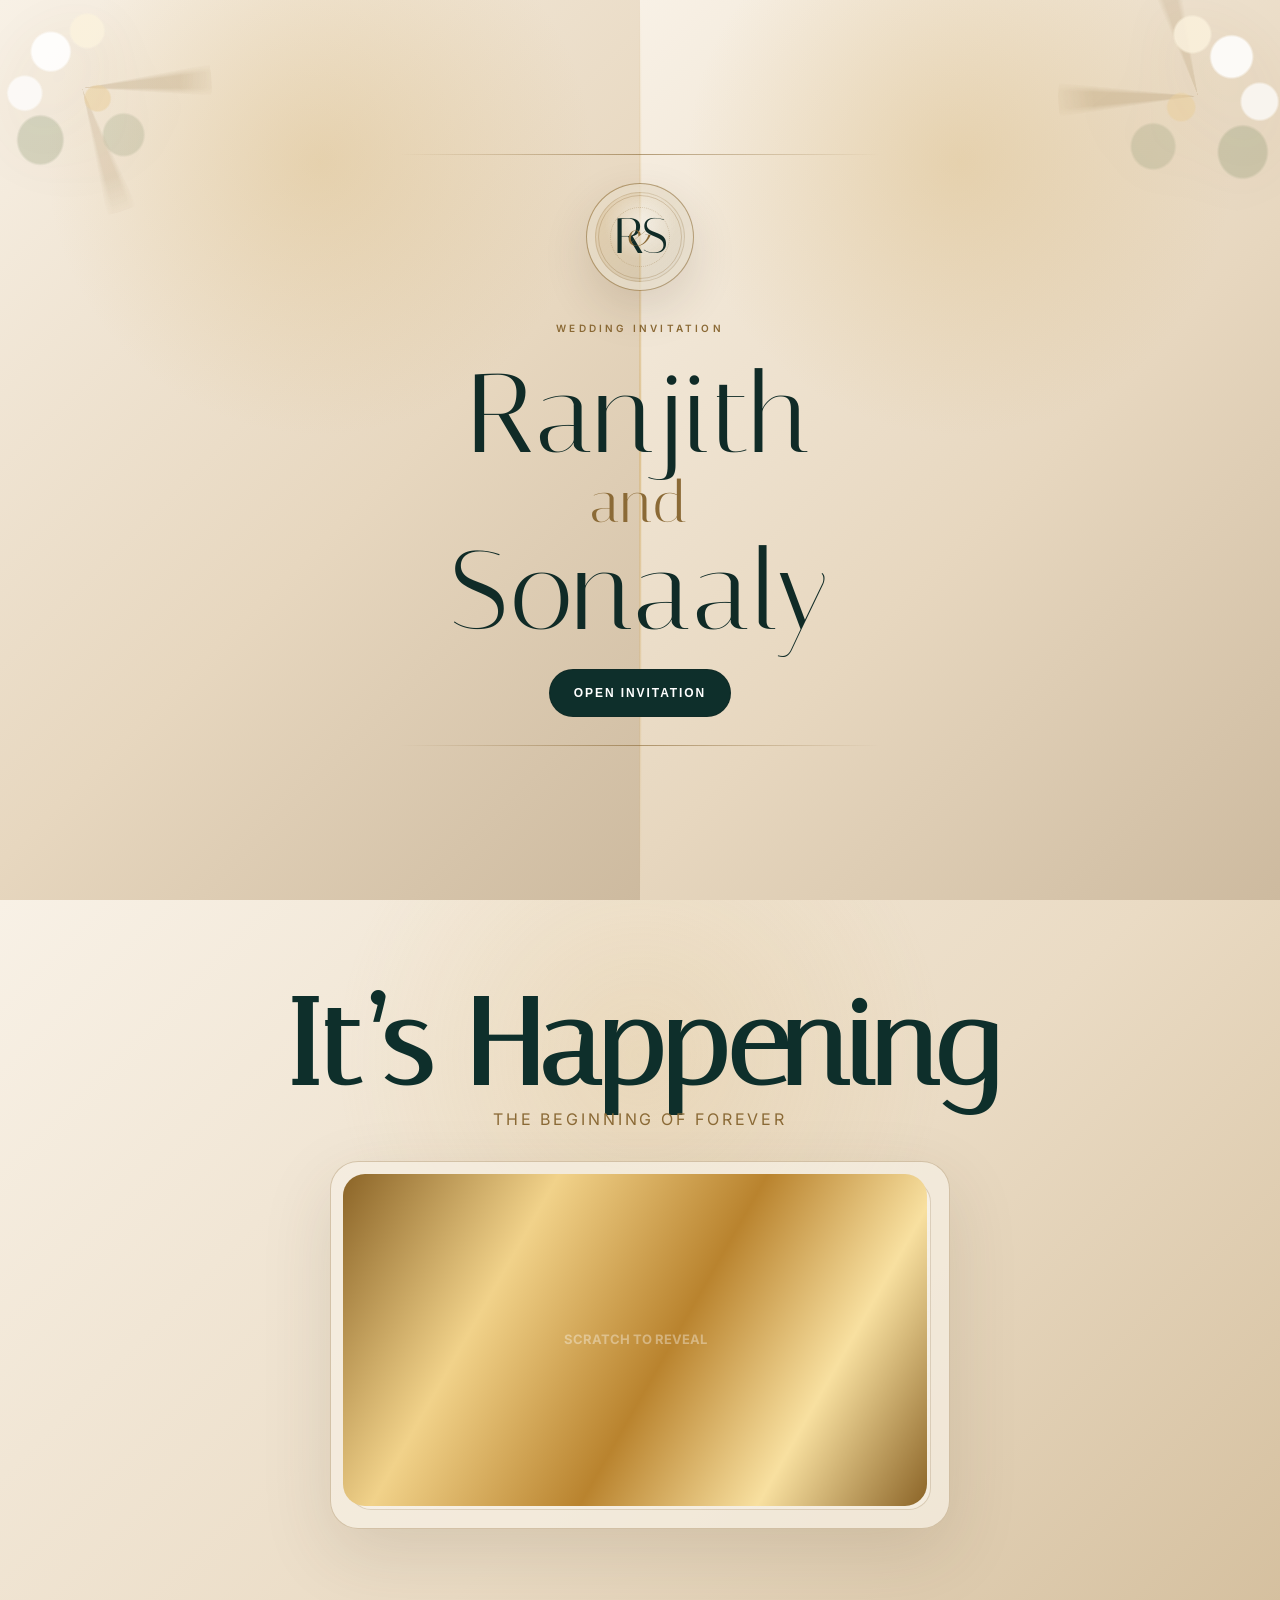
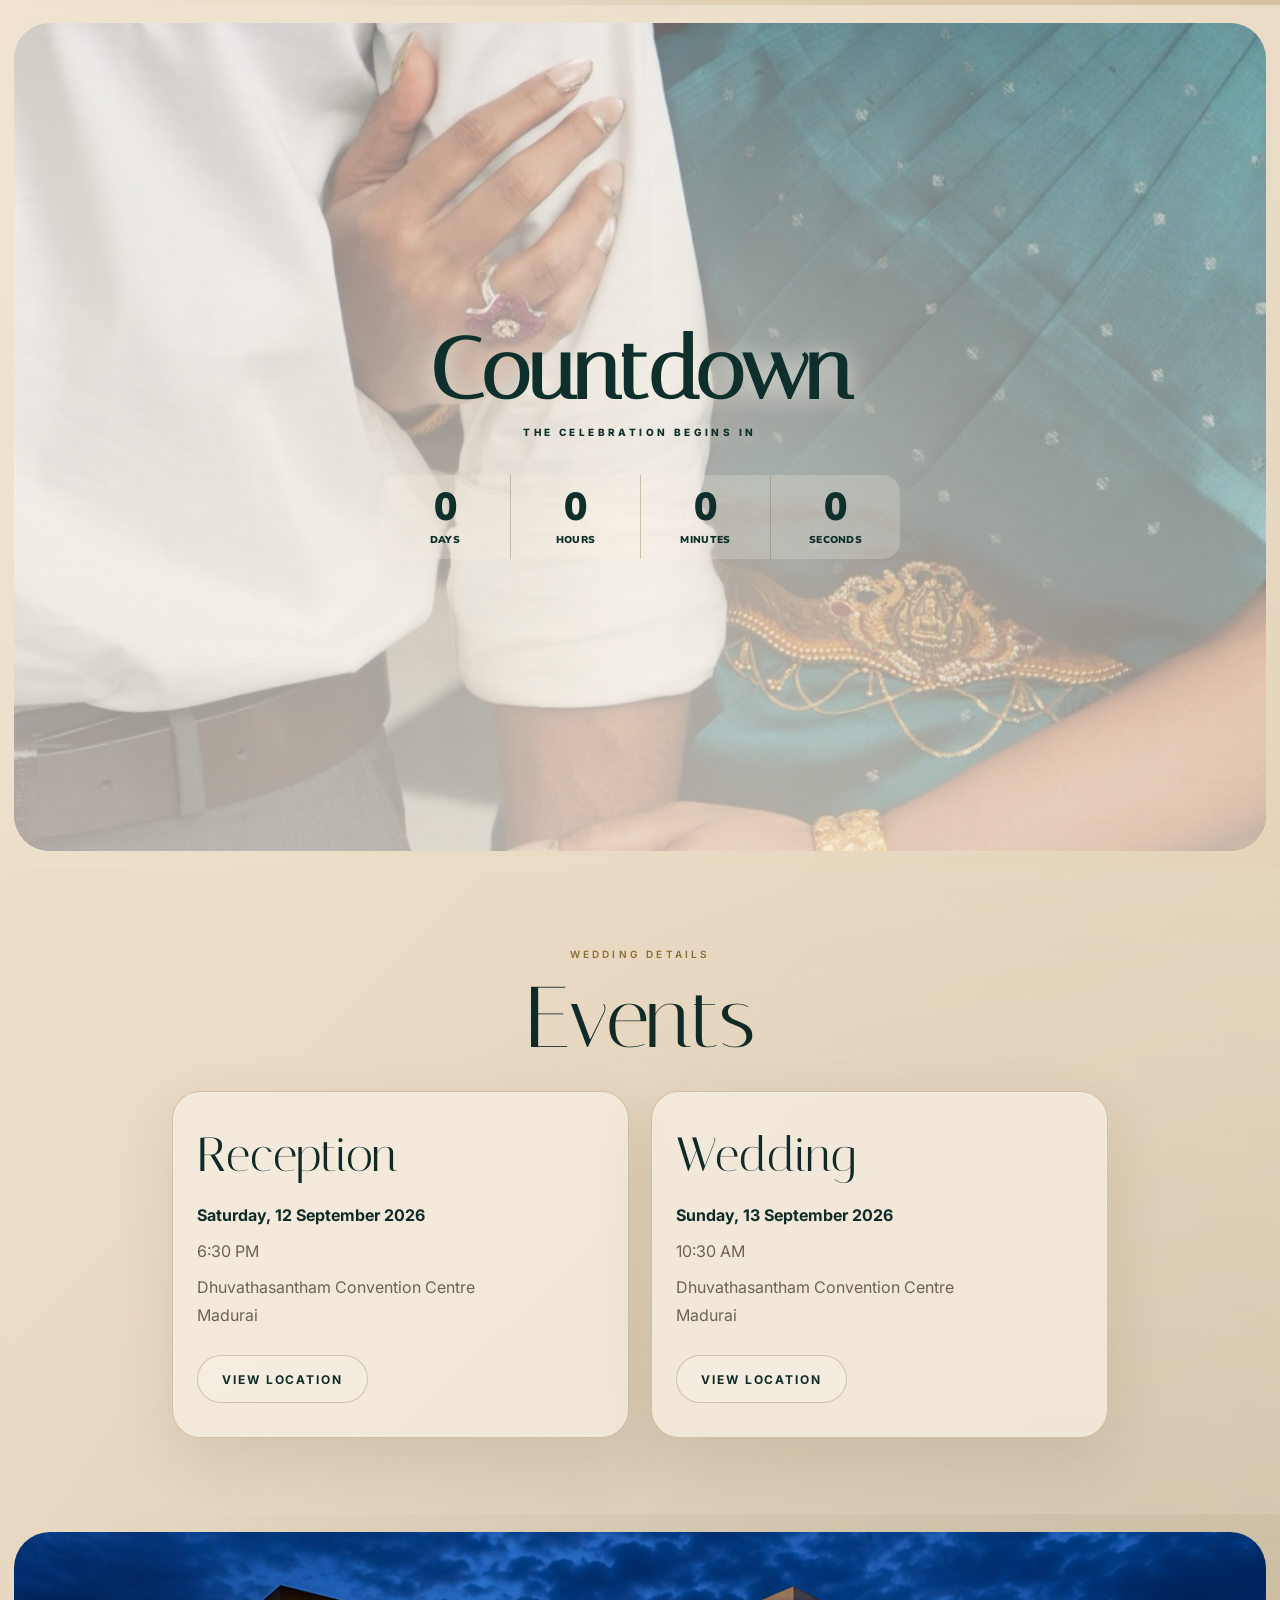
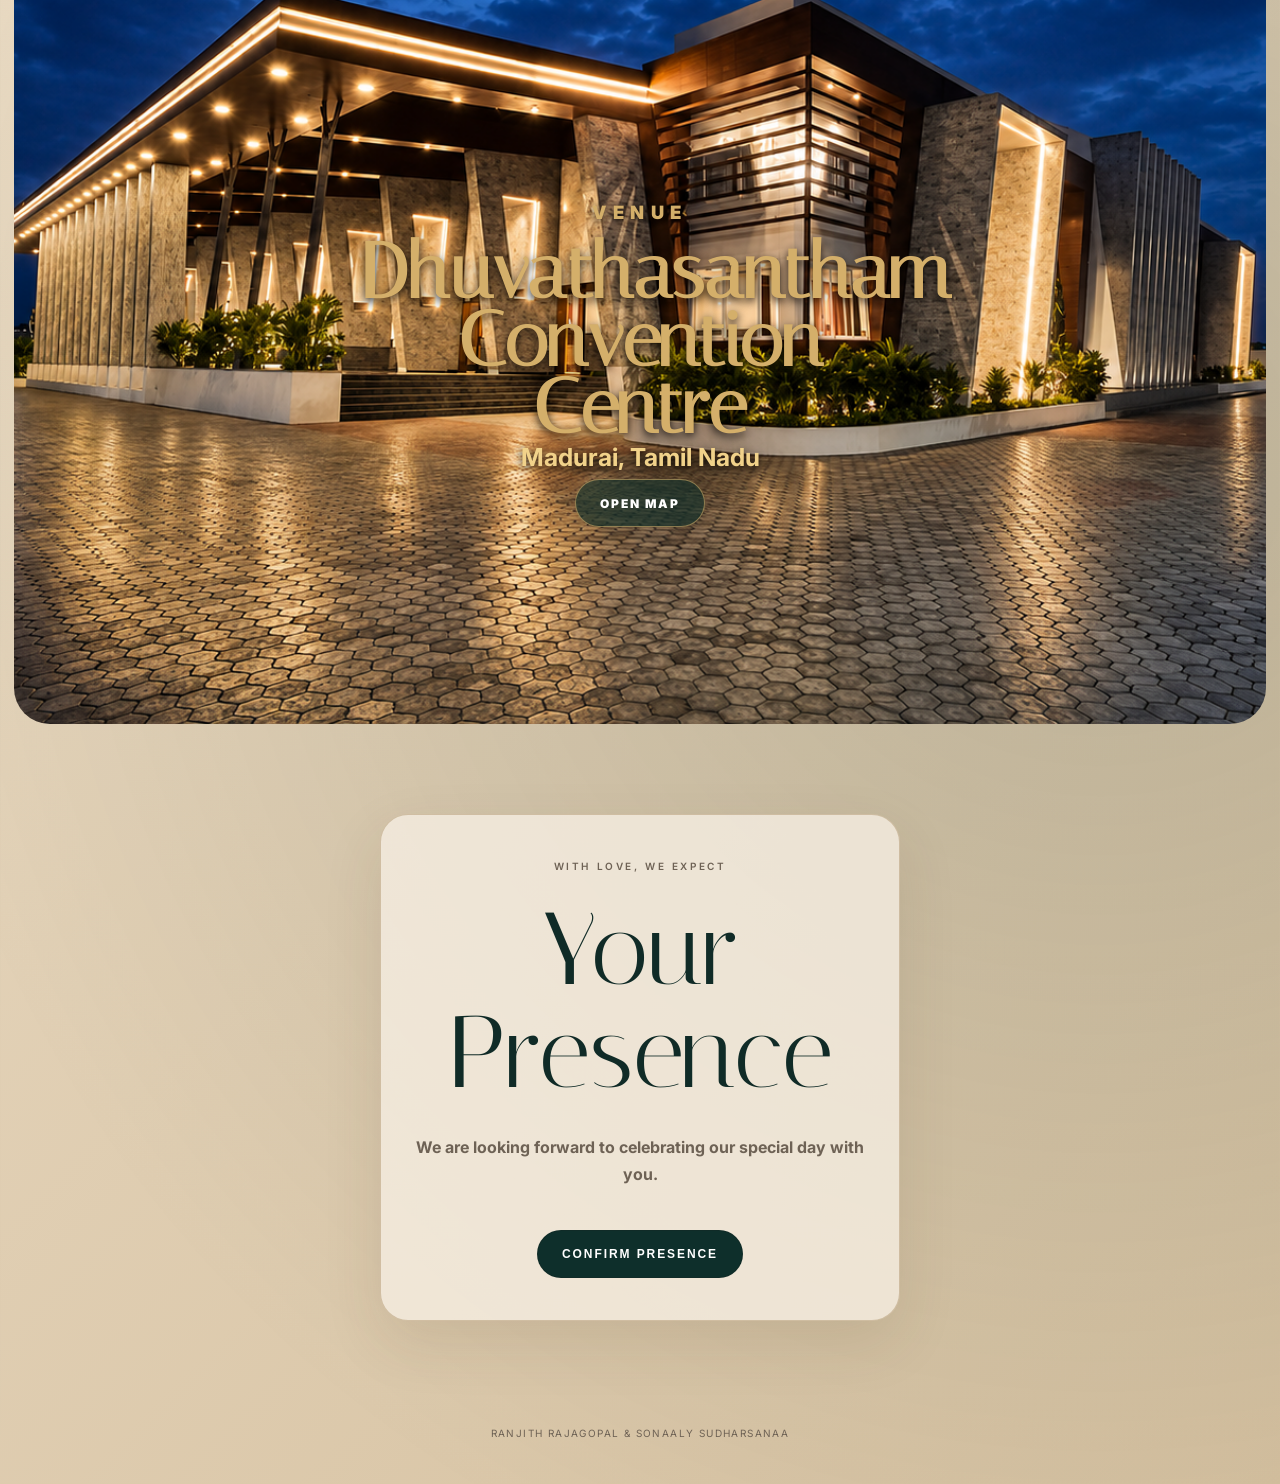
==== commit b019adb5: "Add files via upload" ====
--- a/index.html
+++ b/index.html
@@ -84,12 +84,12 @@
       </div>
     </section>
 
-    <section class="venue section" id="venue">
-      <div class="venueContent reveal">
+    <section class="venue section" id="venue" style="position:relative !important;">
+      <div class="venueContent reveal" style="position:absolute !important; left:50% !important; bottom:8px !important; transform:translateX(-50%) !important; width:96% !important; max-width:720px !important; padding:0 8px !important; margin:0 !important; text-align:center !important; background:transparent !important; border:0 !important; box-shadow:none !important; backdrop-filter:none !important; z-index:10 !important;">
         <p class="eyebrow">Venue</p>
-        <h2 class="sectionTitle">Dhuvathasantham Convention Centre</h2>
-        <p>Madurai, Tamil Nadu</p>
-        <a class="linkBtn" href="https://maps.app.goo.gl/kYjnUuHdCrsawFqk9" target="_blank" rel="noopener">Open Map</a>
+        <h2 class="sectionTitle" style="font-size:clamp(2.25rem, 8.8vw, 4.8rem) !important; line-height:.88 !important; margin:0 auto 2px !important; white-space:normal !important;">Dhuvathasantham<br />Convention Centre</h2>
+        <p style="margin:0 0 4px !important; line-height:1.1 !important;">Madurai, Tamil Nadu</p>
+        <a class="linkBtn" style="margin-top:4px !important;" href="https://maps.app.goo.gl/kYjnUuHdCrsawFqk9" target="_blank" rel="noopener">Open Map</a>
       </div>
     </section>
 
--- a/style.css
+++ b/style.css
@@ -1669,33 +1669,18 @@
 
 
 
-/* ===== VENUE BOTTOM FIX ===== */
-.venue{
- display:flex !important;
- flex-direction:column !important;
- justify-content:flex-end !important;
- align-items:center !important;
- padding:0 20px 8px 20px !important;
-}
-.venue::before{
- display:none !important;
- content:none !important;
-}
-.venueContent{
- margin-top:auto !important;
- margin-bottom:8px !important;
- padding:0 !important;
- background:transparent !important;
- border:none !important;
- box-shadow:none !important;
- backdrop-filter:none !important;
-}
+/* Venue title formatting tweak */
 .venueContent .sectionTitle{
- font-size:clamp(2.9rem,9vw,5.8rem)!important;
- white-space:nowrap!important;
- line-height:.95!important;
- margin-bottom:6px!important;
+  white-space: normal !important;
+  max-width: 560px !important;
+  margin:0 auto 4px auto !important;
+}
+.venueContent .sectionTitle br{
+  display:block !important;
 }
 .venueContent p{
- font-size:1.25rem!important;
-}
+  margin:2px 0 !important;
+}
+.venueContent .linkBtn{
+  margin-top:6px !important;
+}
